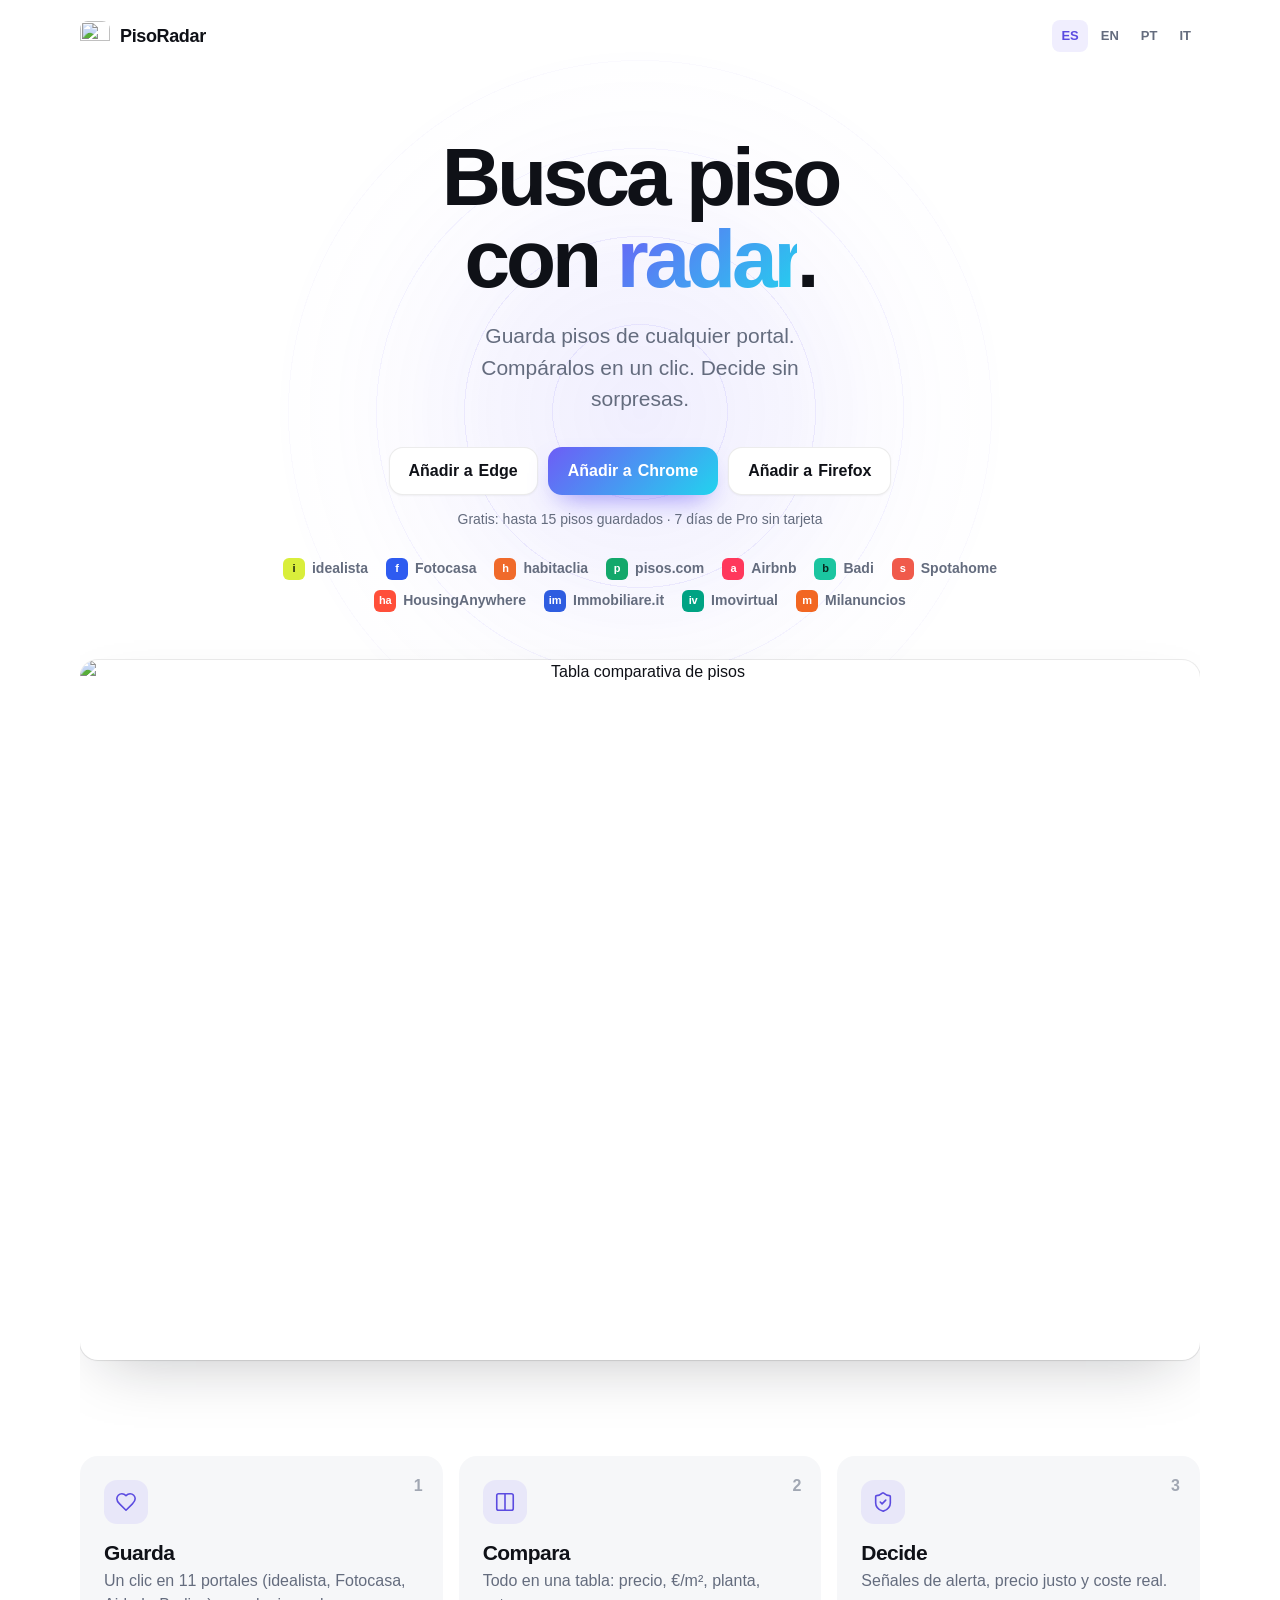
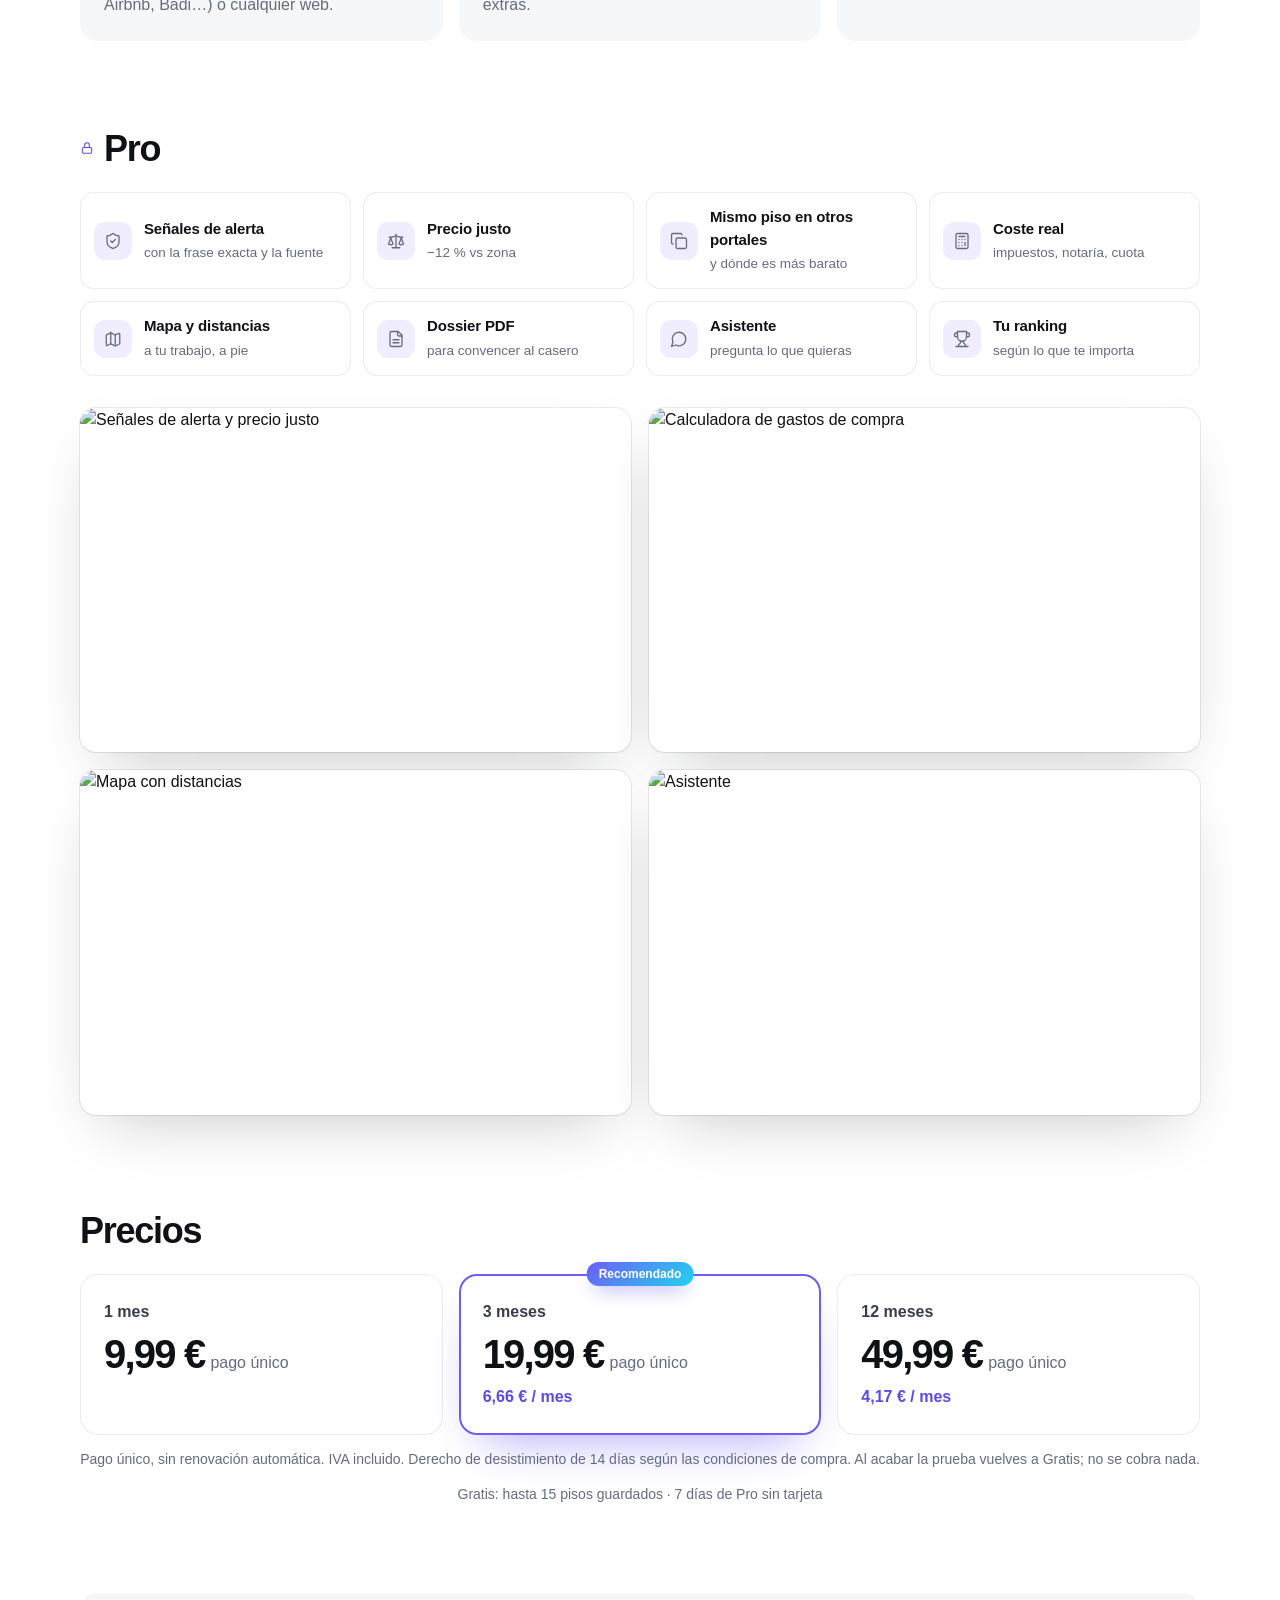
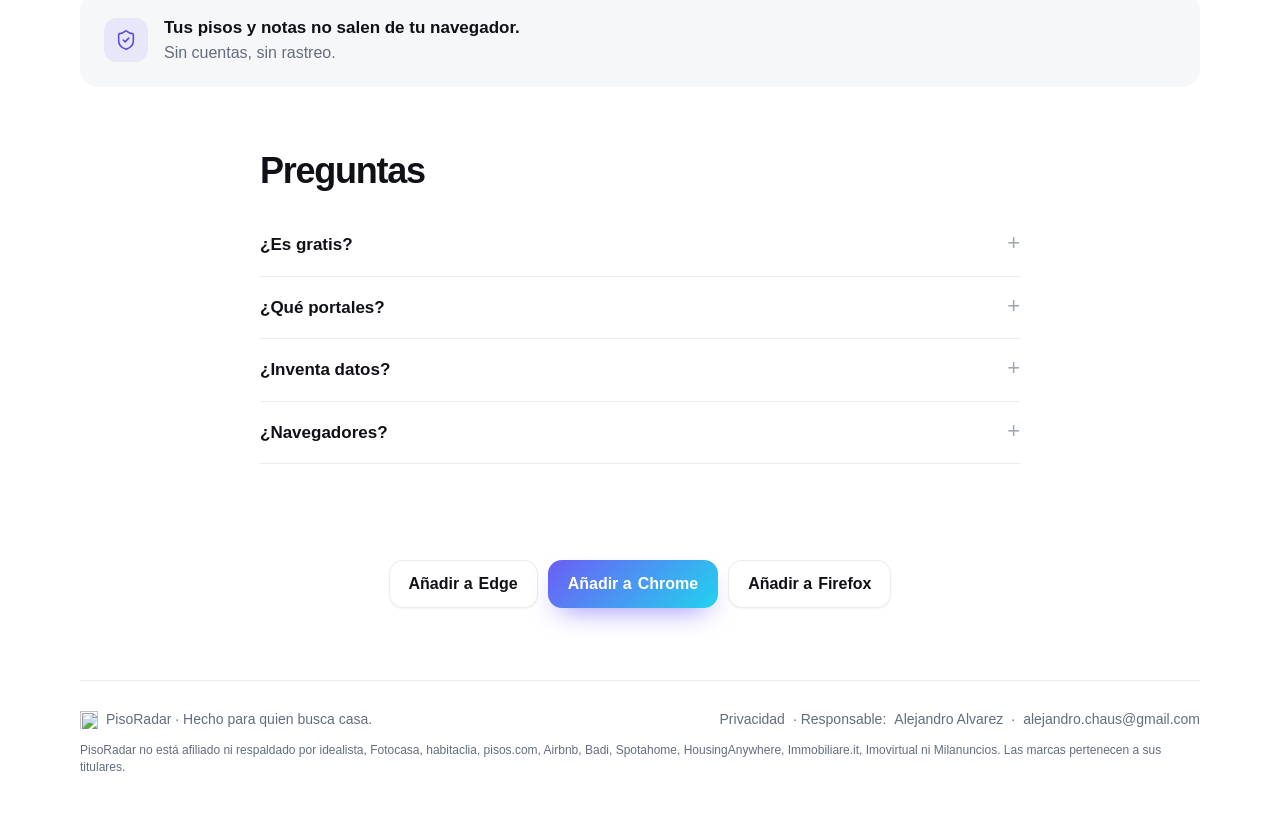
==== index.html @ f7862356 "Add files via upload" ====
<!DOCTYPE html>
<html lang="es">
<head>
<meta charset="utf-8">
<meta name="viewport" content="width=device-width, initial-scale=1">
<title>PisoRadar — Compara pisos y habitaciones de idealista, Fotocasa, Airbnb, Badi y 7 portales más</title>
<meta name="description" content="Extensión para buscar piso (gratis hasta 15 pisos guardados): guarda anuncios de idealista, Fotocasa, habitaclia, pisos.com, Airbnb, Badi y 5 portales más, compáralos en una tabla y señala posibles estafas, precio justo y gastos reales.">
<link rel="canonical" href="https://chausillo.github.io/pisoradar/">
<link rel="alternate" hreflang="es" href="https://chausillo.github.io/pisoradar/">
<link rel="alternate" hreflang="en" href="https://chausillo.github.io/pisoradar/en/">
<link rel="alternate" hreflang="pt" href="https://chausillo.github.io/pisoradar/pt/">
<link rel="alternate" hreflang="it" href="https://chausillo.github.io/pisoradar/it/">
<link rel="alternate" hreflang="x-default" href="https://chausillo.github.io/pisoradar/">
<meta property="og:type" content="website">
<meta property="og:site_name" content="PisoRadar">
<meta property="og:title" content="PisoRadar — Compara pisos y habitaciones de idealista, Fotocasa, Airbnb, Badi y 7 portales más">
<meta property="og:description" content="Extensión para buscar piso (gratis hasta 15 pisos guardados): guarda anuncios de idealista, Fotocasa, habitaclia, pisos.com, Airbnb, Badi y 5 portales más, compáralos en una tabla y señala posibles estafas, precio justo y gastos reales.">
<meta property="og:url" content="https://chausillo.github.io/pisoradar/">
<meta property="og:image" content="https://chausillo.github.io/pisoradar/img/og.png">
<meta property="og:locale" content="es_ES">
<meta property="og:locale:alternate" content="en_GB">
<meta property="og:locale:alternate" content="pt_PT">
<meta property="og:locale:alternate" content="it_IT">
<meta name="twitter:card" content="summary_large_image">
<meta name="theme-color" content="#6D5DF6">
<link rel="icon" type="image/png" href="img/favicon-32.png">
<link rel="stylesheet" href="style.css">
<script type="application/ld+json">{"@context":"https://schema.org","@type":"SoftwareApplication","name":"PisoRadar","applicationCategory":"BrowserApplication","operatingSystem":"Chrome, Microsoft Edge, Firefox","description":"Extensión para buscar piso (gratis hasta 15 pisos guardados): guarda anuncios de idealista, Fotocasa, habitaclia, pisos.com, Airbnb, Badi y 5 portales más, compáralos en una tabla y señala posibles estafas, precio justo y gastos reales.","url":"https://chausillo.github.io/pisoradar/","image":"https://chausillo.github.io/pisoradar/img/og.png","inLanguage":"es","offers":[{"@type":"Offer","price":"0","priceCurrency":"EUR","name":"Free"},{"@type":"Offer","price":"9.99","priceCurrency":"EUR","name":"Pro 1 mes"},{"@type":"Offer","price":"19.99","priceCurrency":"EUR","name":"Pro 3 meses"},{"@type":"Offer","price":"49.99","priceCurrency":"EUR","name":"Pro 12 meses"}]}</script>
</head>
<body>
<header class="nav wrap">
  <a class="brand" href="./"><img src="img/logo.svg" width="30" height="30" alt="">PisoRadar</a>
  <nav class="langs" aria-label="Language"><a href="./" aria-current="page" hreflang="es">ES</a><a href="en/" hreflang="en">EN</a><a href="pt/" hreflang="pt">PT</a><a href="it/" hreflang="it">IT</a></nav>
</header>
<main>
<section class="hero wrap">
  <h1>Busca piso con <em>radar</em>.</h1>
  <p class="sub">Guarda pisos de cualquier portal. Compáralos en un clic. Decide sin sorpresas.</p>
  <div class="stores"><a class="store store-edge" data-store="edge" href="#" rel="noopener" hidden>Añadir a <b>Edge</b></a><a class="store store-chrome" data-store="chrome" href="#" rel="noopener" hidden>Añadir a <b>Chrome</b></a><a class="store store-firefox" data-store="firefox" href="#" rel="noopener" hidden>Añadir a <b>Firefox</b></a></div>
  <p class="free">Gratis: hasta 15 pisos guardados · 7 días de Pro sin tarjeta</p>
  <div class="portals"><span class="pp"><span class="p" style="background:#D9EE3B;color:#1D2410">i</span>idealista</span><span class="pp"><span class="p" style="background:#2E5BF0;color:#fff">f</span>Fotocasa</span><span class="pp"><span class="p" style="background:#F06A2B;color:#fff">h</span>habitaclia</span><span class="pp"><span class="p" style="background:#13A86B;color:#fff">p</span>pisos.com</span><span class="pp"><span class="p" style="background:#FF385C;color:#fff">a</span>Airbnb</span><span class="pp"><span class="p" style="background:#1BC5A0;color:#08291F">b</span>Badi</span><span class="pp"><span class="p" style="background:#F05A4B;color:#fff">s</span>Spotahome</span><span class="pp"><span class="p" style="background:#FF4F3A;color:#fff">ha</span>HousingAnywhere</span><span class="pp"><span class="p" style="background:#2F5DE0;color:#fff">im</span>Immobiliare.it</span><span class="pp"><span class="p" style="background:#00A383;color:#fff">iv</span>Imovirtual</span><span class="pp"><span class="p" style="background:#F26722;color:#fff">m</span>Milanuncios</span></div>
  <figure class="shot hero-shot"><picture><source srcset="img/table-dark.webp" media="(prefers-color-scheme: dark)"><img src="img/table.webp" width="1280" height="800" alt="Tabla comparativa de pisos"></picture></figure>
</section>
<section class="trio wrap"><div class="tile"><span class="n">1</span><span class="ib"><svg width="22" height="22" viewBox="0 0 24 24" fill="none" stroke="currentColor" stroke-width="1.75" stroke-linecap="round" stroke-linejoin="round" aria-hidden="true"><path d="M19 14c1.49-1.46 3-3.21 3-5.5A5.5 5.5 0 0 0 16.5 3c-1.76 0-3 .5-4.5 2-1.5-1.5-2.74-2-4.5-2A5.5 5.5 0 0 0 2 8.5c0 2.3 1.5 4.05 3 5.5l7 7Z"/></svg></span><h2>Guarda</h2><p>Un clic en 11 portales (idealista, Fotocasa, Airbnb, Badi…) o cualquier web.</p></div><div class="tile"><span class="n">2</span><span class="ib"><svg width="22" height="22" viewBox="0 0 24 24" fill="none" stroke="currentColor" stroke-width="1.75" stroke-linecap="round" stroke-linejoin="round" aria-hidden="true"><rect x="3" y="3" width="18" height="18" rx="2"/><path d="M12 3v18"/></svg></span><h2>Compara</h2><p>Todo en una tabla: precio, €/m², planta, extras.</p></div><div class="tile"><span class="n">3</span><span class="ib"><svg width="22" height="22" viewBox="0 0 24 24" fill="none" stroke="currentColor" stroke-width="1.75" stroke-linecap="round" stroke-linejoin="round" aria-hidden="true"><path d="M20 13c0 5-3.5 7.5-7.66 8.95a1 1 0 0 1-.67-.01C7.5 20.5 4 18 4 13V6a1 1 0 0 1 1-1c2 0 4.5-1.2 6.24-2.72a1.17 1.17 0 0 1 1.52 0C14.51 3.81 17 5 19 5a1 1 0 0 1 1 1z"/><path d="m9 12 2 2 4-4"/></svg></span><h2>Decide</h2><p>Señales de alerta, precio justo y coste real.</p></div></section>
<section class="pro wrap">
  <h2 class="eyebrow"><svg width="14" height="14" viewBox="0 0 24 24" fill="none" stroke="currentColor" stroke-width="1.75" stroke-linecap="round" stroke-linejoin="round" aria-hidden="true"><rect x="4" y="11" width="16" height="10" rx="2"/><path d="M8 11V7a4 4 0 0 1 8 0v4"/></svg> Pro</h2>
  <div class="feats"><div class="feat"><span class="ib"><svg width="18" height="18" viewBox="0 0 24 24" fill="none" stroke="currentColor" stroke-width="1.75" stroke-linecap="round" stroke-linejoin="round" aria-hidden="true"><path d="M20 13c0 5-3.5 7.5-7.66 8.95a1 1 0 0 1-.67-.01C7.5 20.5 4 18 4 13V6a1 1 0 0 1 1-1c2 0 4.5-1.2 6.24-2.72a1.17 1.17 0 0 1 1.52 0C14.51 3.81 17 5 19 5a1 1 0 0 1 1 1z"/><path d="m9 12 2 2 4-4"/></svg></span><div><b>Señales de alerta</b><span>con la frase exacta y la fuente</span></div></div><div class="feat"><span class="ib"><svg width="18" height="18" viewBox="0 0 24 24" fill="none" stroke="currentColor" stroke-width="1.75" stroke-linecap="round" stroke-linejoin="round" aria-hidden="true"><path d="m16 16 3-8 3 8c-.87.65-1.92 1-3 1s-2.13-.35-3-1ZM2 16l3-8 3 8c-.87.65-1.92 1-3 1s-2.13-.35-3-1ZM7 21h10M12 3v18M3 7h2c2 0 5-1 7-2 2 1 5 2 7 2h2"/></svg></span><div><b>Precio justo</b><span>−12 % vs zona</span></div></div><div class="feat"><span class="ib"><svg width="18" height="18" viewBox="0 0 24 24" fill="none" stroke="currentColor" stroke-width="1.75" stroke-linecap="round" stroke-linejoin="round" aria-hidden="true"><rect x="8" y="8" width="14" height="14" rx="2"/><path d="M4 16c-1.1 0-2-.9-2-2V4c0-1.1.9-2 2-2h10c1.1 0 2 .9 2 2"/></svg></span><div><b>Mismo piso en otros portales</b><span>y dónde es más barato</span></div></div><div class="feat"><span class="ib"><svg width="18" height="18" viewBox="0 0 24 24" fill="none" stroke="currentColor" stroke-width="1.75" stroke-linecap="round" stroke-linejoin="round" aria-hidden="true"><rect x="4" y="2" width="16" height="20" rx="2"/><path d="M8 6h8M16 14v4M8 10h.01M12 10h.01M16 10h.01M8 14h.01M12 14h.01M8 18h.01M12 18h.01"/></svg></span><div><b>Coste real</b><span>impuestos, notaría, cuota</span></div></div><div class="feat"><span class="ib"><svg width="18" height="18" viewBox="0 0 24 24" fill="none" stroke="currentColor" stroke-width="1.75" stroke-linecap="round" stroke-linejoin="round" aria-hidden="true"><path d="M14.1 6.3A2 2 0 0 0 15.9 6.3l3.7-1.8A1 1 0 0 1 21 5.4v12.4a1 1 0 0 1-.55.9l-4.55 2.3a2 2 0 0 1-1.8 0l-4.2-2.1a2 2 0 0 0-1.8 0l-3.7 1.8A1 1 0 0 1 3 19.8V7.4a1 1 0 0 1 .55-.9l4.55-2.3a2 2 0 0 1 1.8 0zM15 6v15M9 3v15"/></svg></span><div><b>Mapa y distancias</b><span>a tu trabajo, a pie</span></div></div><div class="feat"><span class="ib"><svg width="18" height="18" viewBox="0 0 24 24" fill="none" stroke="currentColor" stroke-width="1.75" stroke-linecap="round" stroke-linejoin="round" aria-hidden="true"><path d="M15 2H6a2 2 0 0 0-2 2v16a2 2 0 0 0 2 2h12a2 2 0 0 0 2-2V7Z"/><path d="M14 2v4a2 2 0 0 0 2 2h4M16 13H8M16 17H8"/></svg></span><div><b>Dossier PDF</b><span>para convencer al casero</span></div></div><div class="feat"><span class="ib"><svg width="18" height="18" viewBox="0 0 24 24" fill="none" stroke="currentColor" stroke-width="1.75" stroke-linecap="round" stroke-linejoin="round" aria-hidden="true"><path d="M7.9 20A9 9 0 1 0 4 16.1L2 22Z"/></svg></span><div><b>Asistente</b><span>pregunta lo que quieras</span></div></div><div class="feat"><span class="ib"><svg width="18" height="18" viewBox="0 0 24 24" fill="none" stroke="currentColor" stroke-width="1.75" stroke-linecap="round" stroke-linejoin="round" aria-hidden="true"><path d="M6 9H4.5a2.5 2.5 0 0 1 0-5H6M18 9h1.5a2.5 2.5 0 0 0 0-5H18M4 22h16M10 14.66V17c0 .55-.47.98-.97 1.21C7.85 18.75 7 20.24 7 22M14 14.66V17c0 .55.47.98.97 1.21C16.15 18.75 17 20.24 17 22M18 2H6v7a6 6 0 0 0 12 0Z"/></svg></span><div><b>Tu ranking</b><span>según lo que te importa</span></div></div></div>
  <div class="gallery"><figure class="shot"><img src="img/insights.webp" width="1280" height="800" loading="lazy" alt="Señales de alerta y precio justo"></figure><figure class="shot"><img src="img/calc.webp" width="1280" height="800" loading="lazy" alt="Calculadora de gastos de compra"></figure><figure class="shot"><img src="img/map.webp" width="1280" height="800" loading="lazy" alt="Mapa con distancias"></figure><figure class="shot"><img src="img/assistant.webp" width="1280" height="800" loading="lazy" alt="Asistente"></figure></div>
</section>
<section class="pricing wrap" id="pricing">
  <h2 class="eyebrow">Precios</h2>
  <div class="plans"><div class="plan"><span class="nm">1 mes</span><div class="pr"><b>9,99 €</b><span>pago único</span></div><span class="pm"></span></div><div class="plan featured"><span class="ribbon">Recomendado</span><span class="nm">3 meses</span><div class="pr"><b>19,99 €</b><span>pago único</span></div><span class="pm">6,66 € / mes</span></div><div class="plan"><span class="nm">12 meses</span><div class="pr"><b>49,99 €</b><span>pago único</span></div><span class="pm">4,17 € / mes</span></div></div>
  <p class="free">Pago único, sin renovación automática. IVA incluido. Derecho de desistimiento de 14 días según las <a href="https://polar.sh/legal/checkout-buyer-terms" rel="noopener">condiciones de compra</a>. Al acabar la prueba vuelves a Gratis; no se cobra nada.</p>
  <p class="free">Gratis: hasta 15 pisos guardados · 7 días de Pro sin tarjeta</p>
</section>
<section class="privacy wrap"><span class="ib"><svg width="22" height="22" viewBox="0 0 24 24" fill="none" stroke="currentColor" stroke-width="1.75" stroke-linecap="round" stroke-linejoin="round" aria-hidden="true"><path d="M20 13c0 5-3.5 7.5-7.66 8.95a1 1 0 0 1-.67-.01C7.5 20.5 4 18 4 13V6a1 1 0 0 1 1-1c2 0 4.5-1.2 6.24-2.72a1.17 1.17 0 0 1 1.52 0C14.51 3.81 17 5 19 5a1 1 0 0 1 1 1z"/><path d="m9 12 2 2 4-4"/></svg></span><div><b>Tus pisos y notas no salen de tu navegador.</b><span>Sin cuentas, sin rastreo.</span></div></section>
<section class="faq wrap">
  <h2 class="eyebrow">Preguntas</h2>
  <details><summary>¿Es gratis?</summary><p>Sí: guardar (hasta 15 pisos), comparar, notas y exportar son gratis para siempre. Pro añade pisos ilimitados, análisis y herramientas.</p></details>
  <details><summary>¿Qué portales?</summary><p>idealista (España, Portugal, Italia), Fotocasa, habitaclia, pisos.com, Airbnb, Badi, Spotahome, HousingAnywhere, Immobiliare.it, Imovirtual y Milanuncios. Y cualquier web desde el icono.</p></details>
  <details><summary>¿Inventa datos?</summary><p>Nunca. Solo muestra lo que dice el anuncio; impuestos y leyes con enlace oficial y fecha.</p></details>
  <details><summary>¿Navegadores?</summary><p>Chrome, Edge y Firefox.</p></details>
</section>
<section class="final wrap"><div class="stores"><a class="store store-edge" data-store="edge" href="#" rel="noopener" hidden>Añadir a <b>Edge</b></a><a class="store store-chrome" data-store="chrome" href="#" rel="noopener" hidden>Añadir a <b>Chrome</b></a><a class="store store-firefox" data-store="firefox" href="#" rel="noopener" hidden>Añadir a <b>Firefox</b></a></div></section>
</main>
<footer class="wrap foot"><span><img src="img/logo.svg" width="18" height="18" alt=""> PisoRadar · Hecho para quien busca casa.</span><span class="foot-links"><a href="privacidad.html">Privacidad</a> · Responsable: <span data-owner>Alejandro Alvarez</span> · <a data-mail href="mailto:alejandro.chaus@gmail.com">alejandro.chaus@gmail.com</a></span><small class="noaff">PisoRadar no está afiliado ni respaldado por idealista, Fotocasa, habitaclia, pisos.com, Airbnb, Badi, Spotahome, HousingAnywhere, Immobiliare.it, Imovirtual ni Milanuncios. Las marcas pertenecen a sus titulares.</small></footer>
<script>
fetch('site.config.json', { cache: 'no-store' }).then((r) => r.json()).then((c) => {
  if (c.ownerName) document.querySelectorAll('[data-owner]').forEach((e) => { e.textContent = c.ownerName; });
  if (/^[^\s@'"<>]+@[^\s@'"<>]+\.[a-z]{2,}$/i.test(c.contactEmail || '')) document.querySelectorAll('a[data-mail]').forEach((a) => { a.href = 'mailto:' + c.contactEmail; a.textContent = c.contactEmail; });
  document.querySelectorAll('a[data-store]').forEach((a) => {
    const u = (c.stores || {})[a.dataset.store];
    const ok = /^https:///.test(u || '') && !/PEGA_AQUI|_ITEM_ID/.test(u);
    if (ok) a.href = u;
    a.hidden = !ok;
  });
}).catch(() => {});
</script>
</body>
</html>
---- style.css ----
/* PisoRadar landing — one file, no external fonts or scripts */
:root {
  color-scheme: light dark;
  --bg: #fff; --surface: #F6F7F9; --card: #fff; --text: #0F1117; --text-2: #383E4B; --muted: #646C7E; --faint: #A1A7B3;
  --line: rgba(17, 19, 24, .08); --accent: #6D5DF6; --accent-ink: #5B4BE0; --accent-soft: rgba(109, 93, 246, .1);
  --grad: linear-gradient(135deg, #6D5DF6 0%, #22D3EE 100%);
  --shadow: 0 1px 2px rgba(16, 18, 27, .04), 0 24px 60px -24px rgba(16, 18, 27, .25);
  --font: ui-sans-serif, -apple-system, BlinkMacSystemFont, "Segoe UI Variable Text", "Segoe UI", Roboto, Inter, "Helvetica Neue", Arial, sans-serif;
  --display: ui-sans-serif, -apple-system, BlinkMacSystemFont, "SF Pro Display", "Segoe UI Variable Display", "Segoe UI", "Inter Display", Inter, Roboto, sans-serif;
}
@media (prefers-color-scheme: dark) {
  :root { --bg: #0B0D12; --surface: #12151C; --card: #12151C; --text: #E8EAED; --text-2: #C4C9D2; --muted: #8A93A6; --faint: #5D6578;
    --line: rgba(255, 255, 255, .08); --accent-ink: #A498FF; --accent-soft: rgba(124, 108, 255, .14); --shadow: 0 24px 60px -24px rgba(0, 0, 0, .8); }
}
* { box-sizing: border-box; }
html { scroll-behavior: smooth; overflow-x: clip; }
body { margin: 0; overflow-x: clip; background: var(--bg); color: var(--text); font: 16px/1.5 var(--font); -webkit-font-smoothing: antialiased; }
a { color: inherit; text-decoration: none; }
img { display: block; max-width: 100%; height: auto; }
.wrap { width: min(1120px, calc(100% - 40px)); margin: 0 auto; }
.nav { display: flex; align-items: center; justify-content: space-between; height: 72px; }
.brand { display: flex; align-items: center; gap: 10px; font-weight: 700; letter-spacing: -.02em; font-size: 18px; }
.brand img { border-radius: 8px; }
.langs { display: flex; gap: 4px; }
.langs a { padding: 6px 9px; border-radius: 8px; font-size: 13px; font-weight: 600; color: var(--muted); }
.langs a:hover { background: var(--surface); color: var(--text); }
.langs a[aria-current="page"] { color: var(--accent-ink); background: var(--accent-soft); }
.hero { position: relative; isolation: isolate; text-align: center; padding: 64px 0 24px; overflow-x: clip; overflow-clip-margin: 0; }
.hero::before {
  content: ""; position: absolute; z-index: -1; left: 50%; top: -260px; width: 1200px; height: 1200px; transform: translateX(-50%); border-radius: 50%;
  background: repeating-radial-gradient(circle, transparent 0 87px, rgba(109, 93, 246, .10) 87px 88px), radial-gradient(circle, rgba(109, 93, 246, .10), transparent 45%);
  -webkit-mask: radial-gradient(circle, #000 18%, transparent 52%); mask: radial-gradient(circle, #000 18%, transparent 52%);
}
h1 { margin: 0 auto; max-width: 13ch; font: 800 clamp(42px, 7.4vw, 82px)/1 var(--display); letter-spacing: -.05em; text-wrap: balance; }
h1 em { font-style: normal; background: var(--grad); -webkit-background-clip: text; background-clip: text; color: transparent; }
.sub { margin: 20px auto 0; max-width: 34ch; font-size: clamp(17px, 2.2vw, 21px); color: var(--muted); }
.stores { display: flex; flex-wrap: wrap; justify-content: center; gap: 10px; margin-top: 32px; }
.store { display: inline-flex; align-items: center; gap: 6px; height: 48px; padding: 0 20px; border-radius: 14px; font-weight: 550; box-shadow: inset 0 0 0 1px var(--line), 0 1px 2px rgba(0, 0, 0, .05); background: var(--card); transition: transform .15s, box-shadow .15s; }
.store:hover { transform: translateY(-1px); box-shadow: inset 0 0 0 1px var(--accent), 0 8px 20px -10px rgba(109, 93, 246, .5); }
.store-chrome { background: var(--grad); color: #fff; box-shadow: 0 12px 28px -12px rgba(109, 93, 246, .8); }
.store b { font-weight: 750; }
.free { margin: 14px 0 0; color: var(--muted); font-size: 14px; text-align: center; }
.portals { display: flex; flex-wrap: wrap; justify-content: center; align-items: center; gap: 8px 6px; margin-top: 28px; color: var(--muted); font-weight: 600; font-size: 14px; }
.portals { max-width: 760px; margin-left: auto; margin-right: auto; gap: 10px 18px; }
.pp { display: inline-flex; align-items: center; gap: 7px; white-space: nowrap; }
.p { display: inline-grid; place-items: center; min-width: 22px; height: 22px; padding: 0 4px; border-radius: 6px; font-size: 11px; font-weight: 800; letter-spacing: -.02em; }
.p-i { background: #D9EE3B; color: #1D2410; } .p-f { background: #2E5BF0; color: #fff; } .p-h { background: #F06A2B; color: #fff; } .p-p { background: #13A86B; color: #fff; }
.shot { margin: 0; border-radius: 16px; overflow: hidden; box-shadow: 0 0 0 1px var(--line), var(--shadow); background: var(--card); }
.hero-shot { margin-top: 48px; border-radius: 18px; }
.trio { display: grid; grid-template-columns: repeat(3, 1fr); gap: 16px; padding: 72px 0 24px; }
.tile { position: relative; padding: 24px; border-radius: 18px; background: var(--surface); }
.tile .n { position: absolute; right: 20px; top: 18px; color: var(--faint); font-weight: 700; font-variant-numeric: tabular-nums; }
.ib { width: 44px; height: 44px; border-radius: 13px; display: grid; place-items: center; background: var(--accent-soft); color: var(--accent-ink); flex: none; }
.tile h2 { margin: 16px 0 4px; font: 750 21px/1.2 var(--display); letter-spacing: -.025em; }
.tile p { margin: 0; color: var(--muted); }
.eyebrow { display: flex; align-items: center; gap: 10px; margin: 0 0 24px; font: 780 clamp(26px, 3.2vw, 36px)/1.1 var(--display); letter-spacing: -.035em; color: var(--text); }
.eyebrow svg { color: var(--accent-ink); }
.pro { padding: 64px 0 24px; }
.feats { display: grid; grid-template-columns: repeat(4, 1fr); gap: 12px; }
.feat { display: flex; gap: 12px; align-items: center; padding: 14px; border-radius: 14px; box-shadow: inset 0 0 0 1px var(--line); }
.feat .ib { width: 38px; height: 38px; border-radius: 11px; }
.feat b { display: block; font-size: 15px; letter-spacing: -.01em; }
.feat span { color: var(--muted); font-size: 13.5px; }
.gallery { display: grid; grid-template-columns: repeat(2, 1fr); gap: 18px; margin-top: 32px; }
.pricing { padding: 72px 0 24px; }
.plans { display: grid; grid-template-columns: repeat(3, 1fr); gap: 16px; }
.plan { position: relative; display: flex; flex-direction: column; gap: 10px; padding: 26px 24px; border-radius: 18px; box-shadow: inset 0 0 0 1px var(--line); background: var(--card); }
.plan.featured { box-shadow: inset 0 0 0 2px var(--accent), 0 24px 50px -24px rgba(109, 93, 246, .6); }
.ribbon { position: absolute; top: -12px; left: 50%; transform: translateX(-50%); padding: 3px 12px; border-radius: 12px; background: var(--grad); color: #fff; font-size: 12px; font-weight: 700; white-space: nowrap; box-shadow: 0 8px 20px -8px rgba(109, 93, 246, .8); }
.plan .nm { font-weight: 650; color: var(--text-2); }
.plan .pr { display: flex; align-items: baseline; gap: 6px; }
.plan .pr b { font: 800 40px/1 var(--display); letter-spacing: -.045em; font-variant-numeric: tabular-nums; }
.plan .pr span, .plan .pm { color: var(--muted); }
.plan .pm { min-height: 24px; font-weight: 600; color: var(--accent-ink); }
.privacy { display: flex; align-items: center; gap: 16px; margin-top: 64px; padding: 22px 24px; border-radius: 18px; background: var(--surface); }
.privacy b { display: block; font-size: 17px; }
.privacy span:not(.ib) { color: var(--muted); }
.faq { padding: 64px 0 24px; max-width: 760px; }
.faq details { border-bottom: 1px solid var(--line); }
.faq summary { cursor: pointer; list-style: none; padding: 18px 0; font-weight: 650; font-size: 17px; display: flex; justify-content: space-between; }
.faq summary::after { content: "+"; color: var(--faint); font-weight: 400; font-size: 22px; line-height: 1; }
.faq details[open] summary::after { content: "–"; }
.faq summary::-webkit-details-marker { display: none; }
.faq p { margin: -6px 0 18px; color: var(--muted); }
.final { padding: 40px 0 72px; }
.foot { display: flex; justify-content: space-between; flex-wrap: wrap; gap: 12px; padding: 28px 0 40px; border-top: 1px solid var(--line); color: var(--muted); font-size: 14px; }
.foot span { display: inline-flex; align-items: center; gap: 8px; flex-wrap: wrap; min-width: 0; max-width: 100%; }
a:focus-visible, summary:focus-visible { outline: 2px solid var(--accent); outline-offset: 3px; border-radius: 8px; }
@media (max-width: 860px) {
  .trio, .plans, .gallery { grid-template-columns: 1fr; }
  .feats { grid-template-columns: 1fr 1fr; }
}
@media (max-width: 520px) { .feats { grid-template-columns: 1fr; } .nav { height: 60px; } }
@media (prefers-reduced-motion: reduce) { * { transition: none !important; scroll-behavior: auto !important; } }
.gallery .shot img { width: 100%; aspect-ratio: 16 / 10; object-fit: cover; object-position: top left; }
.foot-links a { color: inherit; }
.legal { max-width: 760px; padding-top: 40px; padding-bottom: 60px; line-height: 1.6; }
.legal h1 { font-size: 26px; margin: 0 0 8px; }
.legal code { font-size: .9em; }
.foot .noaff { flex-basis: 100%; font-size: 12px; color: var(--muted, #6b7280); line-height: 1.4; }
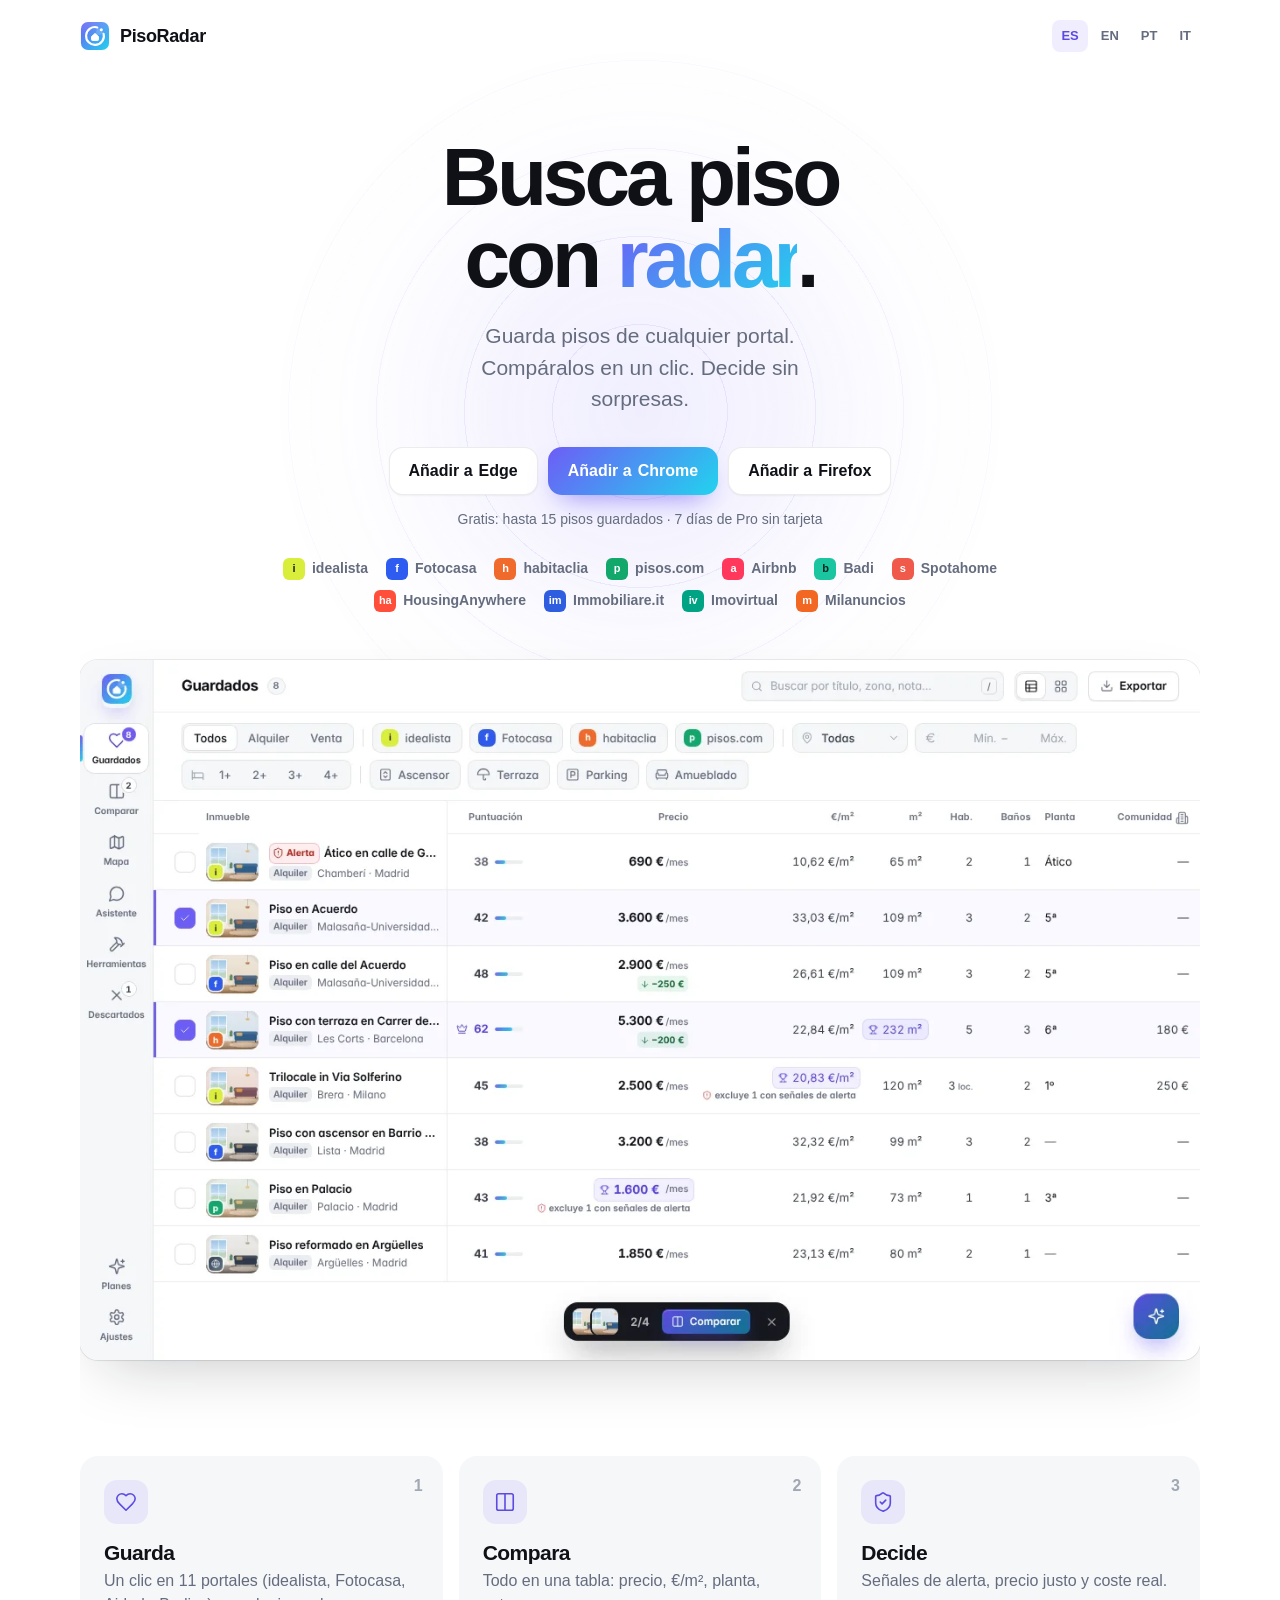
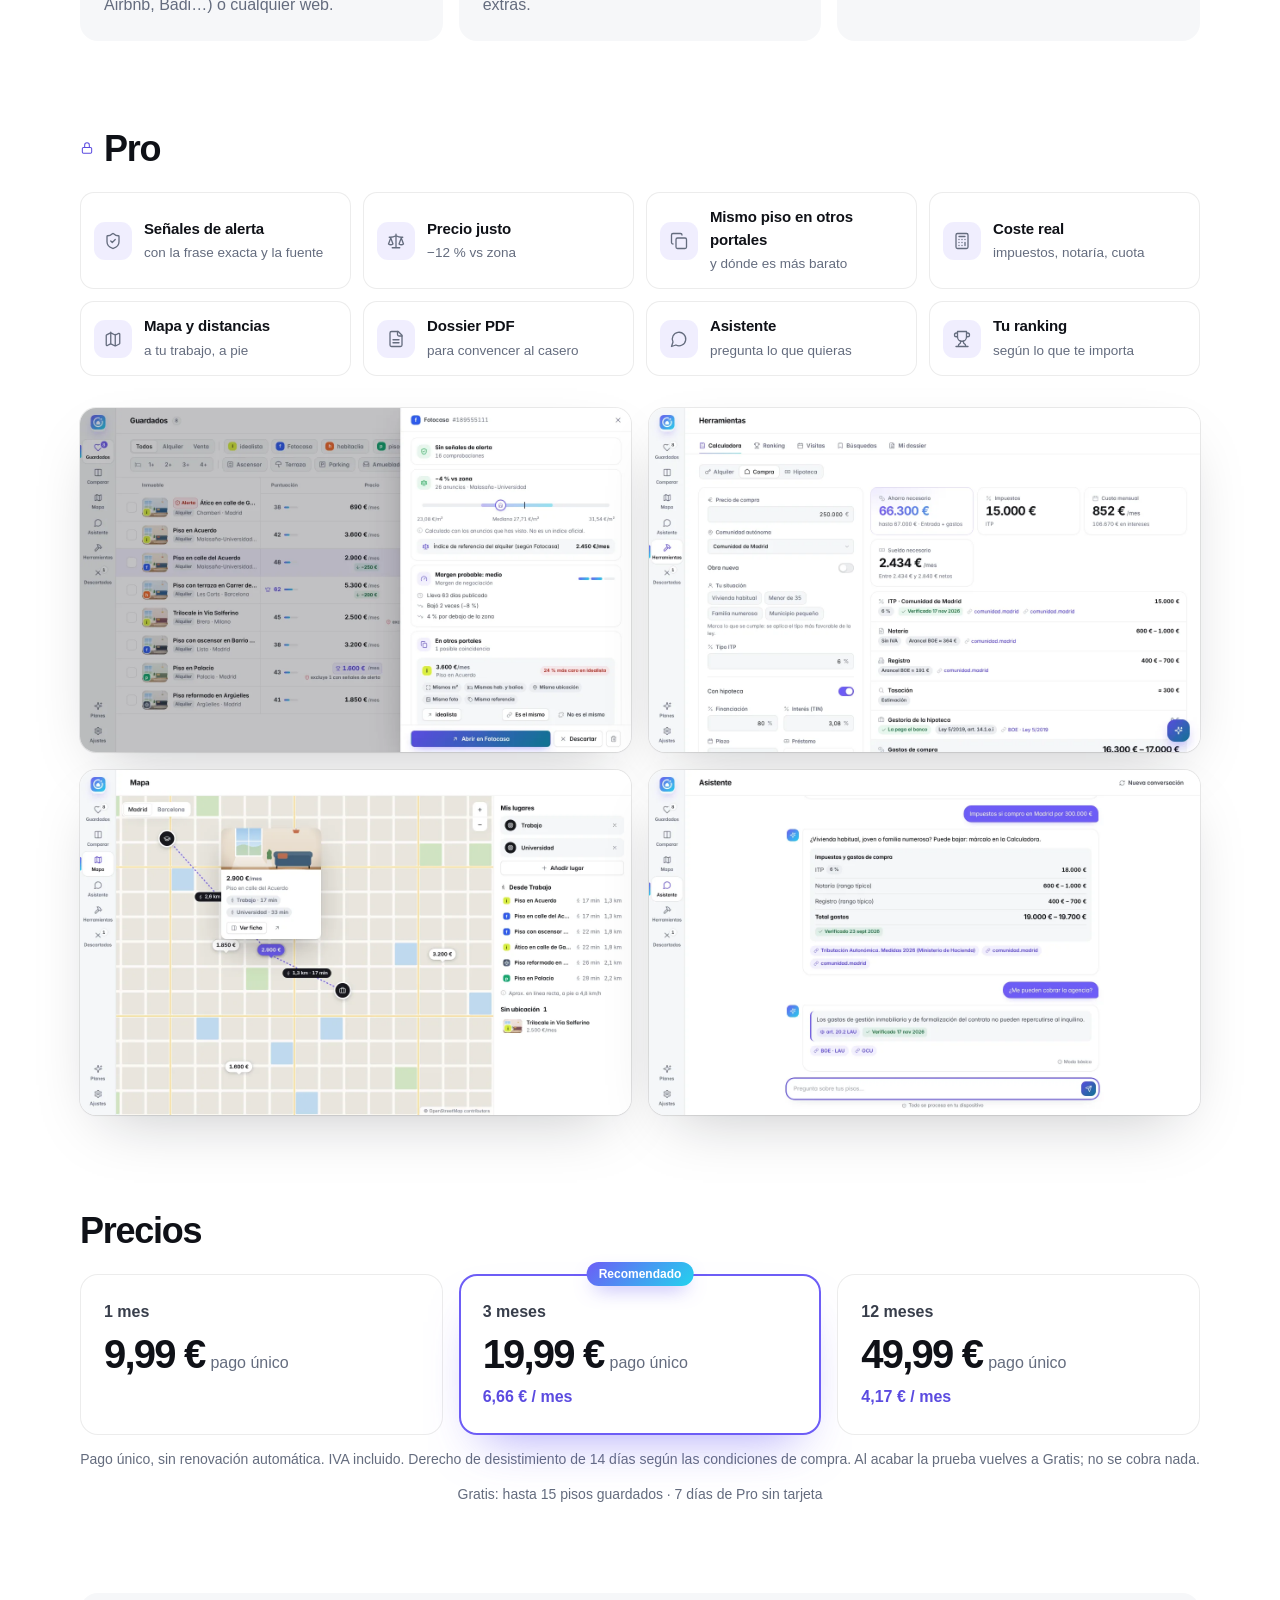
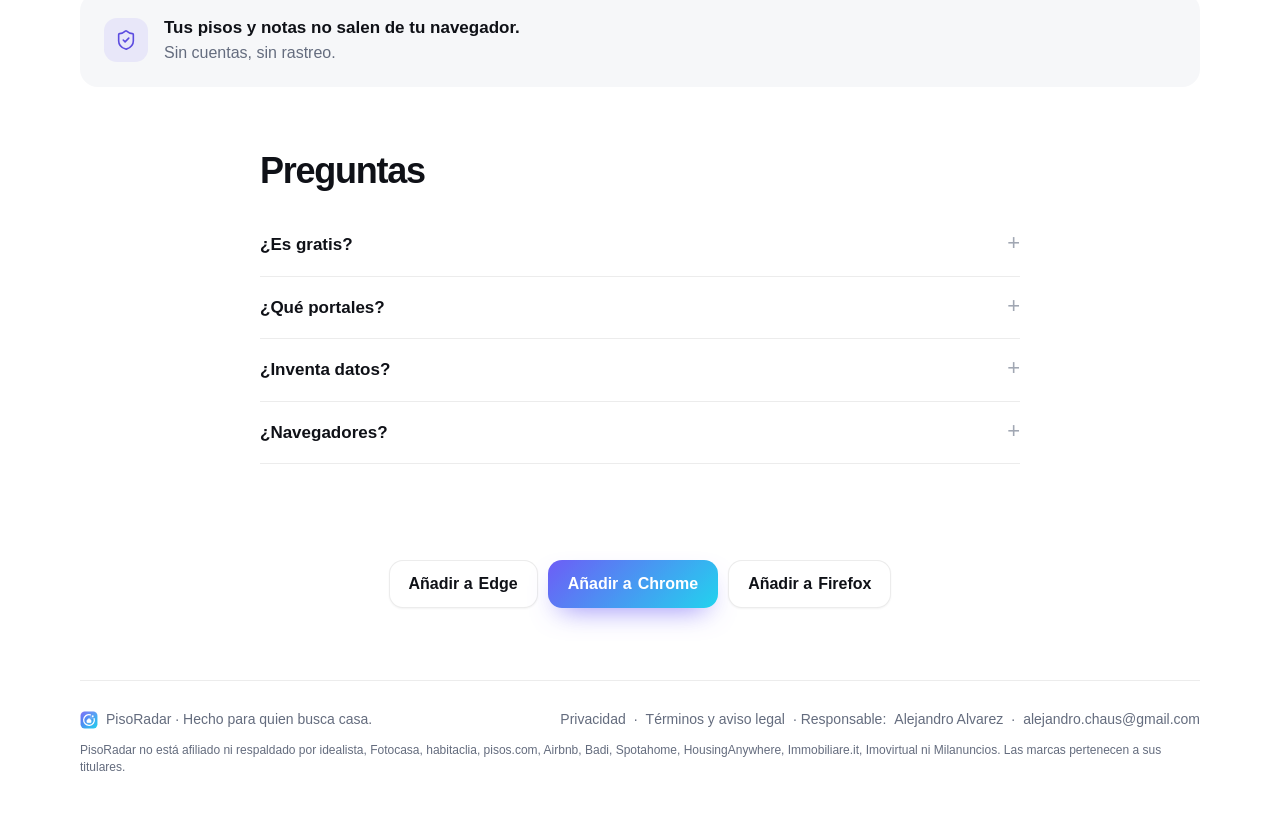
==== commit 5e2a78fa: "Add files via upload" ====
--- a/index.html
+++ b/index.html
@@ -36,7 +36,7 @@
 <section class="hero wrap">
   <h1>Busca piso con <em>radar</em>.</h1>
   <p class="sub">Guarda pisos de cualquier portal. Compáralos en un clic. Decide sin sorpresas.</p>
-  <div class="stores"><a class="store store-edge" data-store="edge" href="#" rel="noopener" hidden>Añadir a <b>Edge</b></a><a class="store store-chrome" data-store="chrome" href="#" rel="noopener" hidden>Añadir a <b>Chrome</b></a><a class="store store-firefox" data-store="firefox" href="#" rel="noopener" hidden>Añadir a <b>Firefox</b></a></div>
+  <div class="stores"><a class="store store-edge" data-store="edge" href="https://microsoftedge.microsoft.com/addons/detail/faodnlojnknncdpicndgdkpddcffmjge" rel="noopener">Añadir a <b>Edge</b></a><a class="store store-chrome" data-store="chrome" href="#" rel="noopener" hidden>Añadir a <b>Chrome</b></a><a class="store store-firefox" data-store="firefox" href="#" rel="noopener" hidden>Añadir a <b>Firefox</b></a></div>
   <p class="free">Gratis: hasta 15 pisos guardados · 7 días de Pro sin tarjeta</p>
   <div class="portals"><span class="pp"><span class="p" style="background:#D9EE3B;color:#1D2410">i</span>idealista</span><span class="pp"><span class="p" style="background:#2E5BF0;color:#fff">f</span>Fotocasa</span><span class="pp"><span class="p" style="background:#F06A2B;color:#fff">h</span>habitaclia</span><span class="pp"><span class="p" style="background:#13A86B;color:#fff">p</span>pisos.com</span><span class="pp"><span class="p" style="background:#FF385C;color:#fff">a</span>Airbnb</span><span class="pp"><span class="p" style="background:#1BC5A0;color:#08291F">b</span>Badi</span><span class="pp"><span class="p" style="background:#F05A4B;color:#fff">s</span>Spotahome</span><span class="pp"><span class="p" style="background:#FF4F3A;color:#fff">ha</span>HousingAnywhere</span><span class="pp"><span class="p" style="background:#2F5DE0;color:#fff">im</span>Immobiliare.it</span><span class="pp"><span class="p" style="background:#00A383;color:#fff">iv</span>Imovirtual</span><span class="pp"><span class="p" style="background:#F26722;color:#fff">m</span>Milanuncios</span></div>
   <figure class="shot hero-shot"><picture><source srcset="img/table-dark.webp" media="(prefers-color-scheme: dark)"><img src="img/table.webp" width="1280" height="800" alt="Tabla comparativa de pisos"></picture></figure>
@@ -61,9 +61,9 @@
   <details><summary>¿Inventa datos?</summary><p>Nunca. Solo muestra lo que dice el anuncio; impuestos y leyes con enlace oficial y fecha.</p></details>
   <details><summary>¿Navegadores?</summary><p>Chrome, Edge y Firefox.</p></details>
 </section>
-<section class="final wrap"><div class="stores"><a class="store store-edge" data-store="edge" href="#" rel="noopener" hidden>Añadir a <b>Edge</b></a><a class="store store-chrome" data-store="chrome" href="#" rel="noopener" hidden>Añadir a <b>Chrome</b></a><a class="store store-firefox" data-store="firefox" href="#" rel="noopener" hidden>Añadir a <b>Firefox</b></a></div></section>
+<section class="final wrap"><div class="stores"><a class="store store-edge" data-store="edge" href="https://microsoftedge.microsoft.com/addons/detail/faodnlojnknncdpicndgdkpddcffmjge" rel="noopener">Añadir a <b>Edge</b></a><a class="store store-chrome" data-store="chrome" href="#" rel="noopener" hidden>Añadir a <b>Chrome</b></a><a class="store store-firefox" data-store="firefox" href="#" rel="noopener" hidden>Añadir a <b>Firefox</b></a></div></section>
 </main>
-<footer class="wrap foot"><span><img src="img/logo.svg" width="18" height="18" alt=""> PisoRadar · Hecho para quien busca casa.</span><span class="foot-links"><a href="privacidad.html">Privacidad</a> · Responsable: <span data-owner>Alejandro Alvarez</span> · <a data-mail href="mailto:alejandro.chaus@gmail.com">alejandro.chaus@gmail.com</a></span><small class="noaff">PisoRadar no está afiliado ni respaldado por idealista, Fotocasa, habitaclia, pisos.com, Airbnb, Badi, Spotahome, HousingAnywhere, Immobiliare.it, Imovirtual ni Milanuncios. Las marcas pertenecen a sus titulares.</small></footer>
+<footer class="wrap foot"><span><img src="img/logo.svg" width="18" height="18" alt=""> PisoRadar · Hecho para quien busca casa.</span><span class="foot-links"><a href="privacidad.html">Privacidad</a> · <a href="terminos.html">Términos y aviso legal</a> · Responsable: <span data-owner>Alejandro Alvarez</span> · <a data-mail href="mailto:alejandro.chaus@gmail.com">alejandro.chaus@gmail.com</a></span><small class="noaff">PisoRadar no está afiliado ni respaldado por idealista, Fotocasa, habitaclia, pisos.com, Airbnb, Badi, Spotahome, HousingAnywhere, Immobiliare.it, Imovirtual ni Milanuncios. Las marcas pertenecen a sus titulares.</small></footer>
 <script>
 fetch('site.config.json', { cache: 'no-store' }).then((r) => r.json()).then((c) => {
   if (c.ownerName) document.querySelectorAll('[data-owner]').forEach((e) => { e.textContent = c.ownerName; });
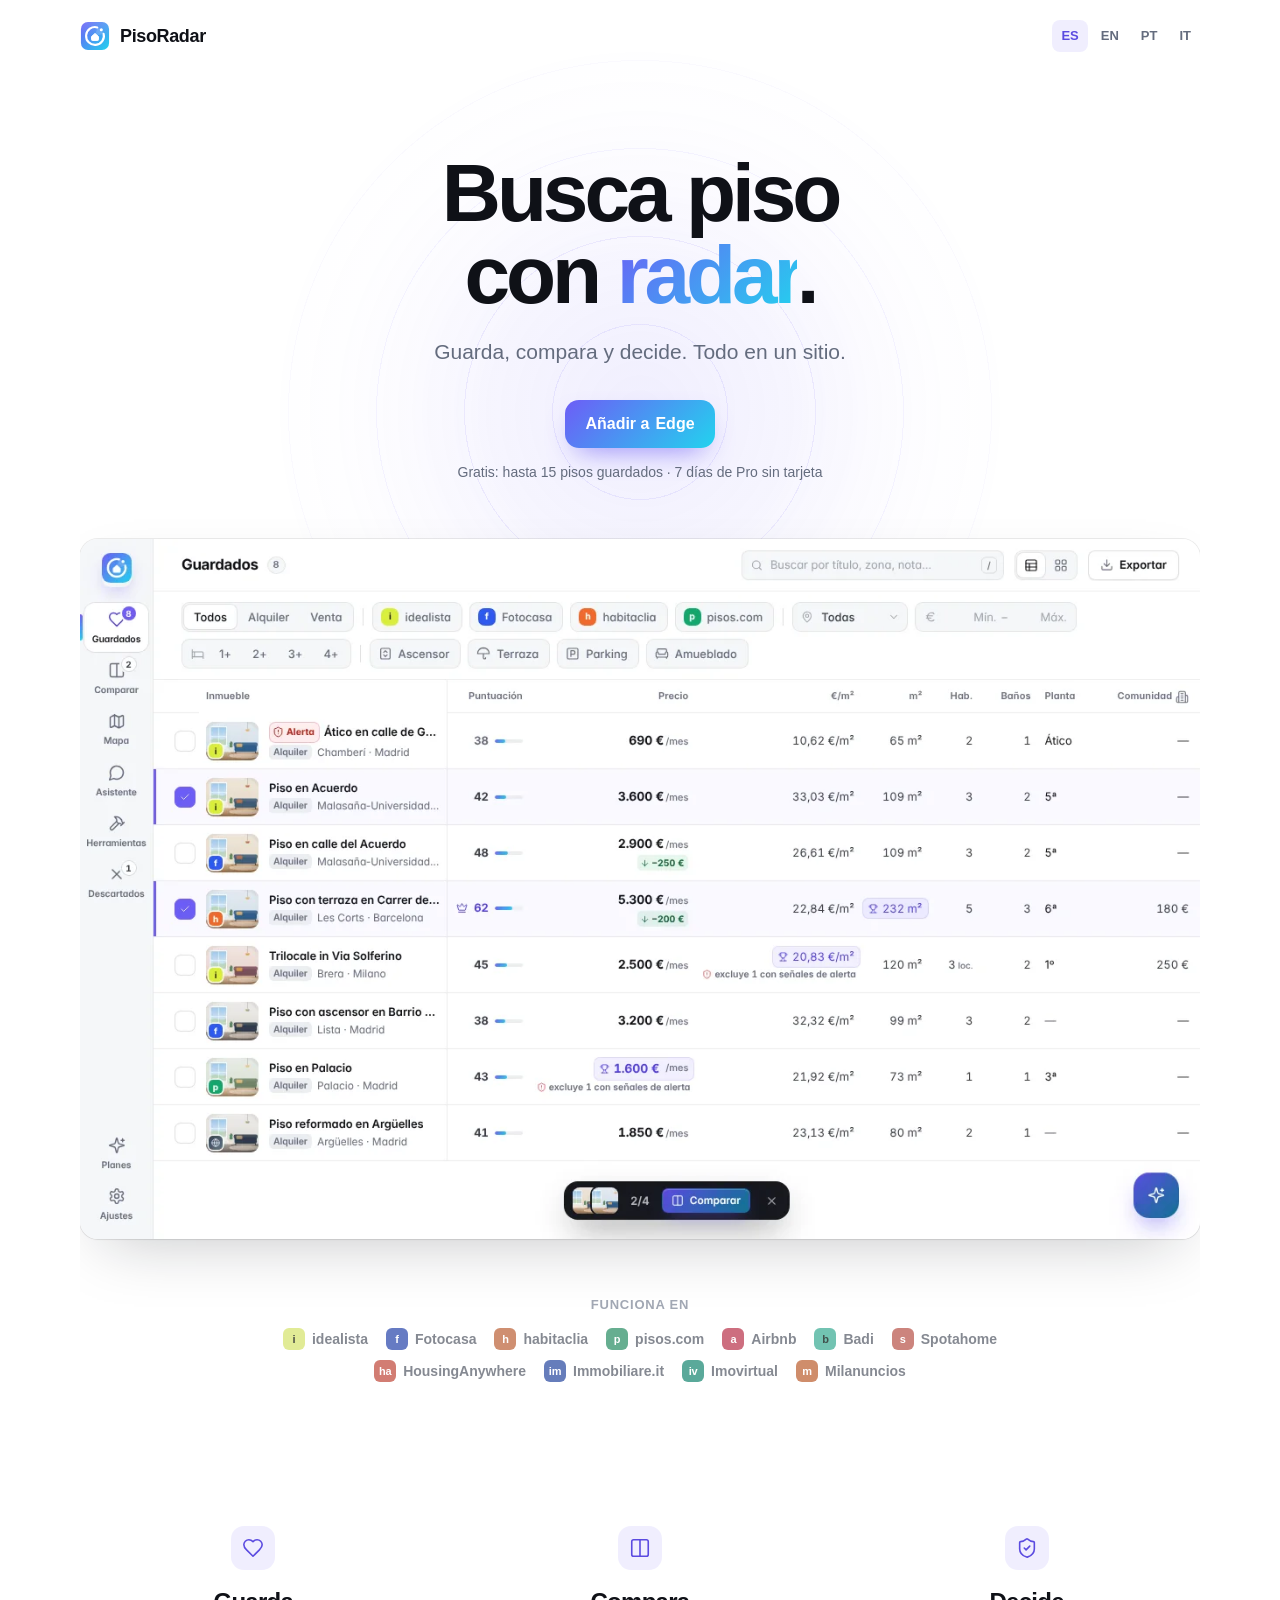
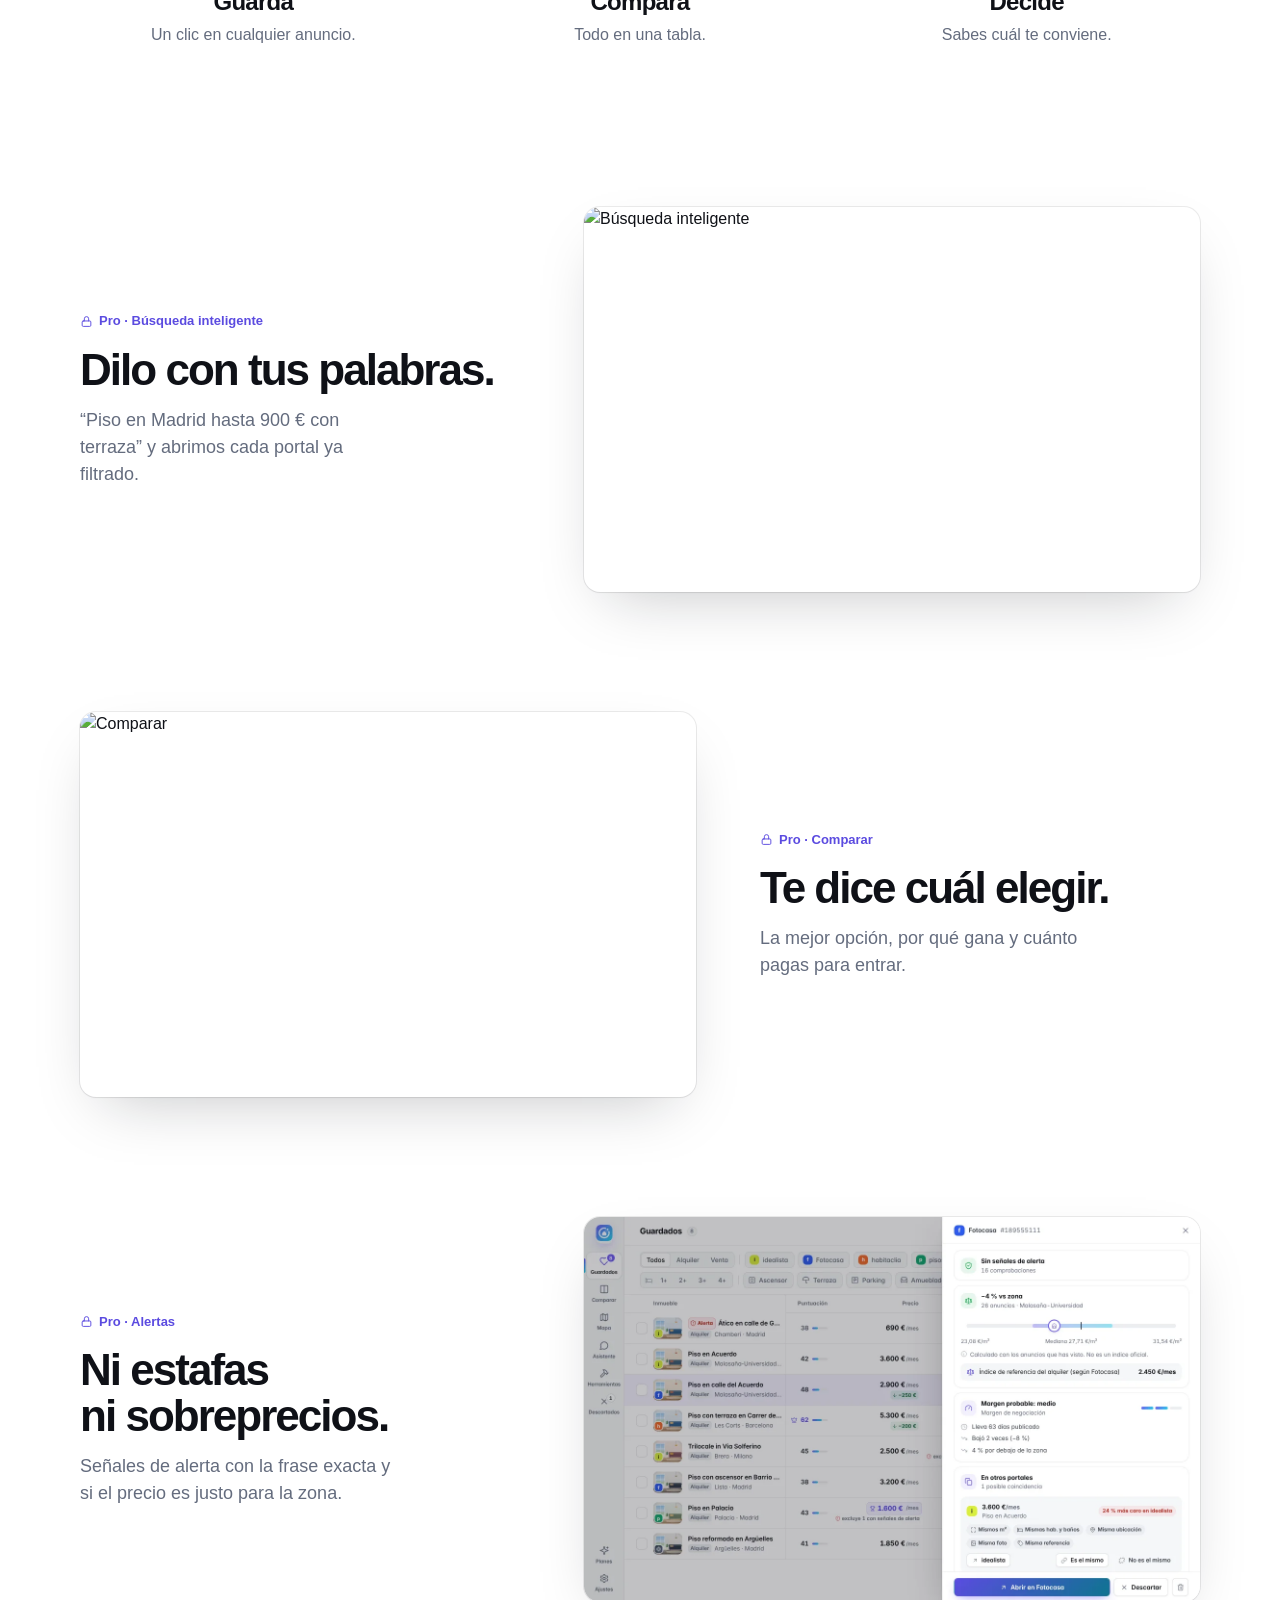
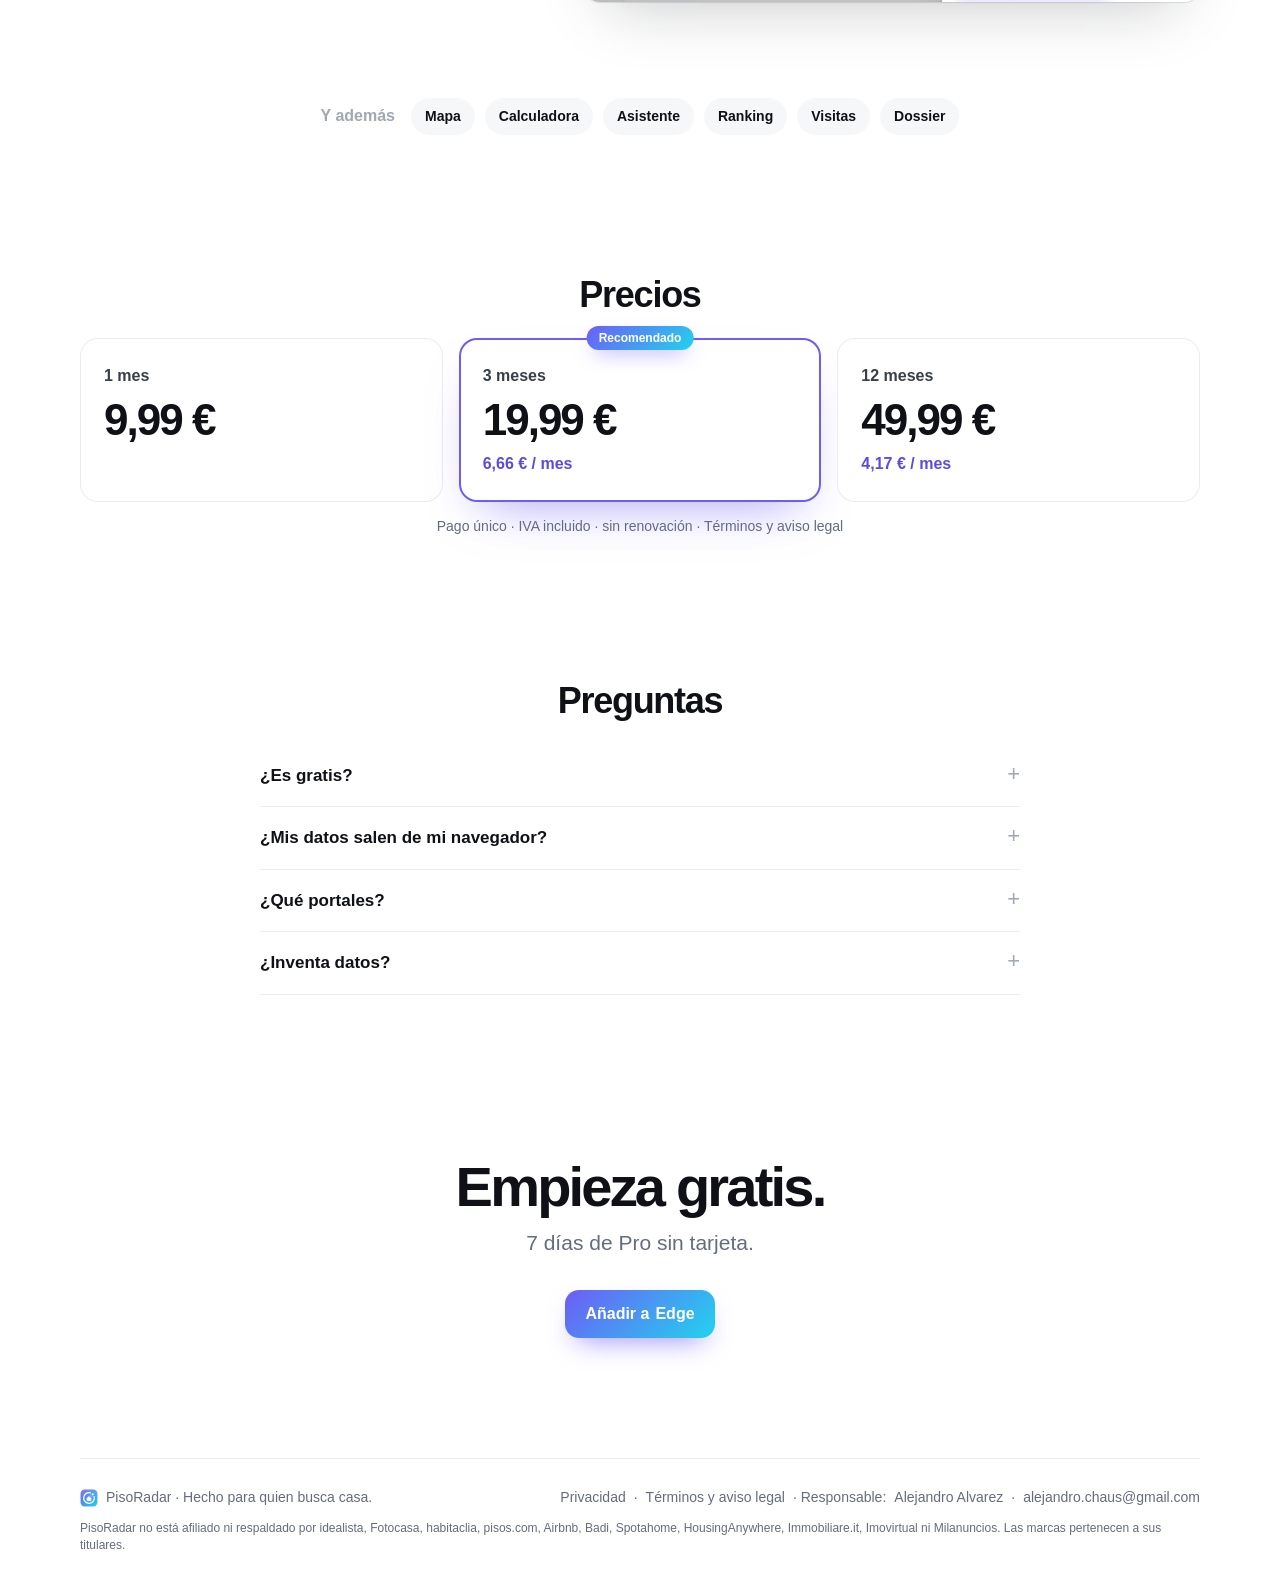
==== commit 078d9d3e: "Add files via upload" ====
--- a/index.html
+++ b/index.html
@@ -35,33 +35,31 @@
 <main>
 <section class="hero wrap">
   <h1>Busca piso con <em>radar</em>.</h1>
-  <p class="sub">Guarda pisos de cualquier portal. Compáralos en un clic. Decide sin sorpresas.</p>
+  <p class="sub">Guarda, compara y decide. Todo en un sitio.</p>
   <div class="stores"><a class="store store-edge" data-store="edge" href="https://microsoftedge.microsoft.com/addons/detail/faodnlojnknncdpicndgdkpddcffmjge" rel="noopener">Añadir a <b>Edge</b></a><a class="store store-chrome" data-store="chrome" href="#" rel="noopener" hidden>Añadir a <b>Chrome</b></a><a class="store store-firefox" data-store="firefox" href="#" rel="noopener" hidden>Añadir a <b>Firefox</b></a></div>
   <p class="free">Gratis: hasta 15 pisos guardados · 7 días de Pro sin tarjeta</p>
+  <figure class="shot hero-shot"><picture><source srcset="img/table-dark.webp" media="(prefers-color-scheme: dark)"><img src="img/table.webp" width="1280" height="800" alt="Tabla comparativa de pisos"></picture></figure>
+  <p class="works">Funciona en</p>
   <div class="portals"><span class="pp"><span class="p" style="background:#D9EE3B;color:#1D2410">i</span>idealista</span><span class="pp"><span class="p" style="background:#2E5BF0;color:#fff">f</span>Fotocasa</span><span class="pp"><span class="p" style="background:#F06A2B;color:#fff">h</span>habitaclia</span><span class="pp"><span class="p" style="background:#13A86B;color:#fff">p</span>pisos.com</span><span class="pp"><span class="p" style="background:#FF385C;color:#fff">a</span>Airbnb</span><span class="pp"><span class="p" style="background:#1BC5A0;color:#08291F">b</span>Badi</span><span class="pp"><span class="p" style="background:#F05A4B;color:#fff">s</span>Spotahome</span><span class="pp"><span class="p" style="background:#FF4F3A;color:#fff">ha</span>HousingAnywhere</span><span class="pp"><span class="p" style="background:#2F5DE0;color:#fff">im</span>Immobiliare.it</span><span class="pp"><span class="p" style="background:#00A383;color:#fff">iv</span>Imovirtual</span><span class="pp"><span class="p" style="background:#F26722;color:#fff">m</span>Milanuncios</span></div>
-  <figure class="shot hero-shot"><picture><source srcset="img/table-dark.webp" media="(prefers-color-scheme: dark)"><img src="img/table.webp" width="1280" height="800" alt="Tabla comparativa de pisos"></picture></figure>
 </section>
-<section class="trio wrap"><div class="tile"><span class="n">1</span><span class="ib"><svg width="22" height="22" viewBox="0 0 24 24" fill="none" stroke="currentColor" stroke-width="1.75" stroke-linecap="round" stroke-linejoin="round" aria-hidden="true"><path d="M19 14c1.49-1.46 3-3.21 3-5.5A5.5 5.5 0 0 0 16.5 3c-1.76 0-3 .5-4.5 2-1.5-1.5-2.74-2-4.5-2A5.5 5.5 0 0 0 2 8.5c0 2.3 1.5 4.05 3 5.5l7 7Z"/></svg></span><h2>Guarda</h2><p>Un clic en 11 portales (idealista, Fotocasa, Airbnb, Badi…) o cualquier web.</p></div><div class="tile"><span class="n">2</span><span class="ib"><svg width="22" height="22" viewBox="0 0 24 24" fill="none" stroke="currentColor" stroke-width="1.75" stroke-linecap="round" stroke-linejoin="round" aria-hidden="true"><rect x="3" y="3" width="18" height="18" rx="2"/><path d="M12 3v18"/></svg></span><h2>Compara</h2><p>Todo en una tabla: precio, €/m², planta, extras.</p></div><div class="tile"><span class="n">3</span><span class="ib"><svg width="22" height="22" viewBox="0 0 24 24" fill="none" stroke="currentColor" stroke-width="1.75" stroke-linecap="round" stroke-linejoin="round" aria-hidden="true"><path d="M20 13c0 5-3.5 7.5-7.66 8.95a1 1 0 0 1-.67-.01C7.5 20.5 4 18 4 13V6a1 1 0 0 1 1-1c2 0 4.5-1.2 6.24-2.72a1.17 1.17 0 0 1 1.52 0C14.51 3.81 17 5 19 5a1 1 0 0 1 1 1z"/><path d="m9 12 2 2 4-4"/></svg></span><h2>Decide</h2><p>Señales de alerta, precio justo y coste real.</p></div></section>
-<section class="pro wrap">
-  <h2 class="eyebrow"><svg width="14" height="14" viewBox="0 0 24 24" fill="none" stroke="currentColor" stroke-width="1.75" stroke-linecap="round" stroke-linejoin="round" aria-hidden="true"><rect x="4" y="11" width="16" height="10" rx="2"/><path d="M8 11V7a4 4 0 0 1 8 0v4"/></svg> Pro</h2>
-  <div class="feats"><div class="feat"><span class="ib"><svg width="18" height="18" viewBox="0 0 24 24" fill="none" stroke="currentColor" stroke-width="1.75" stroke-linecap="round" stroke-linejoin="round" aria-hidden="true"><path d="M20 13c0 5-3.5 7.5-7.66 8.95a1 1 0 0 1-.67-.01C7.5 20.5 4 18 4 13V6a1 1 0 0 1 1-1c2 0 4.5-1.2 6.24-2.72a1.17 1.17 0 0 1 1.52 0C14.51 3.81 17 5 19 5a1 1 0 0 1 1 1z"/><path d="m9 12 2 2 4-4"/></svg></span><div><b>Señales de alerta</b><span>con la frase exacta y la fuente</span></div></div><div class="feat"><span class="ib"><svg width="18" height="18" viewBox="0 0 24 24" fill="none" stroke="currentColor" stroke-width="1.75" stroke-linecap="round" stroke-linejoin="round" aria-hidden="true"><path d="m16 16 3-8 3 8c-.87.65-1.92 1-3 1s-2.13-.35-3-1ZM2 16l3-8 3 8c-.87.65-1.92 1-3 1s-2.13-.35-3-1ZM7 21h10M12 3v18M3 7h2c2 0 5-1 7-2 2 1 5 2 7 2h2"/></svg></span><div><b>Precio justo</b><span>−12 % vs zona</span></div></div><div class="feat"><span class="ib"><svg width="18" height="18" viewBox="0 0 24 24" fill="none" stroke="currentColor" stroke-width="1.75" stroke-linecap="round" stroke-linejoin="round" aria-hidden="true"><rect x="8" y="8" width="14" height="14" rx="2"/><path d="M4 16c-1.1 0-2-.9-2-2V4c0-1.1.9-2 2-2h10c1.1 0 2 .9 2 2"/></svg></span><div><b>Mismo piso en otros portales</b><span>y dónde es más barato</span></div></div><div class="feat"><span class="ib"><svg width="18" height="18" viewBox="0 0 24 24" fill="none" stroke="currentColor" stroke-width="1.75" stroke-linecap="round" stroke-linejoin="round" aria-hidden="true"><rect x="4" y="2" width="16" height="20" rx="2"/><path d="M8 6h8M16 14v4M8 10h.01M12 10h.01M16 10h.01M8 14h.01M12 14h.01M8 18h.01M12 18h.01"/></svg></span><div><b>Coste real</b><span>impuestos, notaría, cuota</span></div></div><div class="feat"><span class="ib"><svg width="18" height="18" viewBox="0 0 24 24" fill="none" stroke="currentColor" stroke-width="1.75" stroke-linecap="round" stroke-linejoin="round" aria-hidden="true"><path d="M14.1 6.3A2 2 0 0 0 15.9 6.3l3.7-1.8A1 1 0 0 1 21 5.4v12.4a1 1 0 0 1-.55.9l-4.55 2.3a2 2 0 0 1-1.8 0l-4.2-2.1a2 2 0 0 0-1.8 0l-3.7 1.8A1 1 0 0 1 3 19.8V7.4a1 1 0 0 1 .55-.9l4.55-2.3a2 2 0 0 1 1.8 0zM15 6v15M9 3v15"/></svg></span><div><b>Mapa y distancias</b><span>a tu trabajo, a pie</span></div></div><div class="feat"><span class="ib"><svg width="18" height="18" viewBox="0 0 24 24" fill="none" stroke="currentColor" stroke-width="1.75" stroke-linecap="round" stroke-linejoin="round" aria-hidden="true"><path d="M15 2H6a2 2 0 0 0-2 2v16a2 2 0 0 0 2 2h12a2 2 0 0 0 2-2V7Z"/><path d="M14 2v4a2 2 0 0 0 2 2h4M16 13H8M16 17H8"/></svg></span><div><b>Dossier PDF</b><span>para convencer al casero</span></div></div><div class="feat"><span class="ib"><svg width="18" height="18" viewBox="0 0 24 24" fill="none" stroke="currentColor" stroke-width="1.75" stroke-linecap="round" stroke-linejoin="round" aria-hidden="true"><path d="M7.9 20A9 9 0 1 0 4 16.1L2 22Z"/></svg></span><div><b>Asistente</b><span>pregunta lo que quieras</span></div></div><div class="feat"><span class="ib"><svg width="18" height="18" viewBox="0 0 24 24" fill="none" stroke="currentColor" stroke-width="1.75" stroke-linecap="round" stroke-linejoin="round" aria-hidden="true"><path d="M6 9H4.5a2.5 2.5 0 0 1 0-5H6M18 9h1.5a2.5 2.5 0 0 0 0-5H18M4 22h16M10 14.66V17c0 .55-.47.98-.97 1.21C7.85 18.75 7 20.24 7 22M14 14.66V17c0 .55.47.98.97 1.21C16.15 18.75 17 20.24 17 22M18 2H6v7a6 6 0 0 0 12 0Z"/></svg></span><div><b>Tu ranking</b><span>según lo que te importa</span></div></div></div>
-  <div class="gallery"><figure class="shot"><img src="img/insights.webp" width="1280" height="800" loading="lazy" alt="Señales de alerta y precio justo"></figure><figure class="shot"><img src="img/calc.webp" width="1280" height="800" loading="lazy" alt="Calculadora de gastos de compra"></figure><figure class="shot"><img src="img/map.webp" width="1280" height="800" loading="lazy" alt="Mapa con distancias"></figure><figure class="shot"><img src="img/assistant.webp" width="1280" height="800" loading="lazy" alt="Asistente"></figure></div>
-</section>
+<section class="how wrap"><div><span class="ib"><svg width="22" height="22" viewBox="0 0 24 24" fill="none" stroke="currentColor" stroke-width="1.75" stroke-linecap="round" stroke-linejoin="round" aria-hidden="true"><path d="M19 14c1.49-1.46 3-3.21 3-5.5A5.5 5.5 0 0 0 16.5 3c-1.76 0-3 .5-4.5 2-1.5-1.5-2.74-2-4.5-2A5.5 5.5 0 0 0 2 8.5c0 2.3 1.5 4.05 3 5.5l7 7Z"/></svg></span><h2>Guarda</h2><p>Un clic en cualquier anuncio.</p></div><div><span class="ib"><svg width="22" height="22" viewBox="0 0 24 24" fill="none" stroke="currentColor" stroke-width="1.75" stroke-linecap="round" stroke-linejoin="round" aria-hidden="true"><rect x="3" y="3" width="18" height="18" rx="2"/><path d="M12 3v18"/></svg></span><h2>Compara</h2><p>Todo en una tabla.</p></div><div><span class="ib"><svg width="22" height="22" viewBox="0 0 24 24" fill="none" stroke="currentColor" stroke-width="1.75" stroke-linecap="round" stroke-linejoin="round" aria-hidden="true"><path d="M20 13c0 5-3.5 7.5-7.66 8.95a1 1 0 0 1-.67-.01C7.5 20.5 4 18 4 13V6a1 1 0 0 1 1-1c2 0 4.5-1.2 6.24-2.72a1.17 1.17 0 0 1 1.52 0C14.51 3.81 17 5 19 5a1 1 0 0 1 1 1z"/><path d="m9 12 2 2 4-4"/></svg></span><h2>Decide</h2><p>Sabes cuál te conviene.</p></div></section>
+<section class="row wrap"><div class="txt"><span class="kick"><svg width="13" height="13" viewBox="0 0 24 24" fill="none" stroke="currentColor" stroke-width="1.75" stroke-linecap="round" stroke-linejoin="round" aria-hidden="true"><rect x="4" y="11" width="16" height="10" rx="2"/><path d="M8 11V7a4 4 0 0 1 8 0v4"/></svg> Pro · Búsqueda inteligente</span><h2>Dilo con tus palabras.</h2><p>“Piso en Madrid hasta 900 € con terraza” y abrimos cada portal ya filtrado.</p></div><figure class="shot"><img src="img/search.webp" width="1600" height="1000" loading="lazy" alt="Búsqueda inteligente"></figure></section>
+<section class="row wrap flip"><div class="txt"><span class="kick"><svg width="13" height="13" viewBox="0 0 24 24" fill="none" stroke="currentColor" stroke-width="1.75" stroke-linecap="round" stroke-linejoin="round" aria-hidden="true"><rect x="4" y="11" width="16" height="10" rx="2"/><path d="M8 11V7a4 4 0 0 1 8 0v4"/></svg> Pro · Comparar</span><h2>Te dice cuál elegir.</h2><p>La mejor opción, por qué gana y cuánto pagas para entrar.</p></div><figure class="shot"><img src="img/compare.webp" width="1600" height="1000" loading="lazy" alt="Comparar"></figure></section>
+<section class="row wrap"><div class="txt"><span class="kick"><svg width="13" height="13" viewBox="0 0 24 24" fill="none" stroke="currentColor" stroke-width="1.75" stroke-linecap="round" stroke-linejoin="round" aria-hidden="true"><rect x="4" y="11" width="16" height="10" rx="2"/><path d="M8 11V7a4 4 0 0 1 8 0v4"/></svg> Pro · Alertas</span><h2>Ni estafas ni sobreprecios.</h2><p>Señales de alerta con la frase exacta y si el precio es justo para la zona.</p></div><figure class="shot"><img src="img/insights.webp" width="1600" height="1000" loading="lazy" alt="Alertas"></figure></section>
+<section class="more wrap"><span>Y además</span><b>Mapa</b><b>Calculadora</b><b>Asistente</b><b>Ranking</b><b>Visitas</b><b>Dossier</b></section>
 <section class="pricing wrap" id="pricing">
   <h2 class="eyebrow">Precios</h2>
-  <div class="plans"><div class="plan"><span class="nm">1 mes</span><div class="pr"><b>9,99 €</b><span>pago único</span></div><span class="pm"></span></div><div class="plan featured"><span class="ribbon">Recomendado</span><span class="nm">3 meses</span><div class="pr"><b>19,99 €</b><span>pago único</span></div><span class="pm">6,66 € / mes</span></div><div class="plan"><span class="nm">12 meses</span><div class="pr"><b>49,99 €</b><span>pago único</span></div><span class="pm">4,17 € / mes</span></div></div>
-  <p class="free">Pago único, sin renovación automática. IVA incluido. Derecho de desistimiento de 14 días según las <a href="https://polar.sh/legal/checkout-buyer-terms" rel="noopener">condiciones de compra</a>. Al acabar la prueba vuelves a Gratis; no se cobra nada.</p>
-  <p class="free">Gratis: hasta 15 pisos guardados · 7 días de Pro sin tarjeta</p>
+  <div class="plans"><div class="plan"><span class="nm">1 mes</span><div class="pr"><b>9,99 €</b></div><span class="pm"></span></div><div class="plan featured"><span class="ribbon">Recomendado</span><span class="nm">3 meses</span><div class="pr"><b>19,99 €</b></div><span class="pm">6,66 € / mes</span></div><div class="plan"><span class="nm">12 meses</span><div class="pr"><b>49,99 €</b></div><span class="pm">4,17 € / mes</span></div></div>
+  <p class="free">Pago único · IVA incluido · sin renovación · <a href="terminos.html">Términos y aviso legal</a></p>
 </section>
-<section class="privacy wrap"><span class="ib"><svg width="22" height="22" viewBox="0 0 24 24" fill="none" stroke="currentColor" stroke-width="1.75" stroke-linecap="round" stroke-linejoin="round" aria-hidden="true"><path d="M20 13c0 5-3.5 7.5-7.66 8.95a1 1 0 0 1-.67-.01C7.5 20.5 4 18 4 13V6a1 1 0 0 1 1-1c2 0 4.5-1.2 6.24-2.72a1.17 1.17 0 0 1 1.52 0C14.51 3.81 17 5 19 5a1 1 0 0 1 1 1z"/><path d="m9 12 2 2 4-4"/></svg></span><div><b>Tus pisos y notas no salen de tu navegador.</b><span>Sin cuentas, sin rastreo.</span></div></section>
 <section class="faq wrap">
   <h2 class="eyebrow">Preguntas</h2>
-  <details><summary>¿Es gratis?</summary><p>Sí: guardar (hasta 15 pisos), comparar, notas y exportar son gratis para siempre. Pro añade pisos ilimitados, análisis y herramientas.</p></details>
-  <details><summary>¿Qué portales?</summary><p>idealista (España, Portugal, Italia), Fotocasa, habitaclia, pisos.com, Airbnb, Badi, Spotahome, HousingAnywhere, Immobiliare.it, Imovirtual y Milanuncios. Y cualquier web desde el icono.</p></details>
-  <details><summary>¿Inventa datos?</summary><p>Nunca. Solo muestra lo que dice el anuncio; impuestos y leyes con enlace oficial y fecha.</p></details>
-  <details><summary>¿Navegadores?</summary><p>Chrome, Edge y Firefox.</p></details>
+  <details><summary>¿Es gratis?</summary><p>Sí. Guardar hasta 15 pisos, comparar y exportar es gratis para siempre. Pro lo desbloquea todo.</p></details>
+  <details><summary>¿Mis datos salen de mi navegador?</summary><p>No. Sin cuentas ni rastreo: todo se queda en tu navegador.</p></details>
+  <details><summary>¿Qué portales?</summary><p>idealista, Fotocasa, habitaclia, pisos.com, Airbnb, Badi, Spotahome, HousingAnywhere, Immobiliare.it, Imovirtual y Milanuncios.</p></details>
+  <details><summary>¿Inventa datos?</summary><p>Nunca. Solo usa lo que dice el anuncio; leyes e impuestos con su fuente oficial.</p></details>
 </section>
-<section class="final wrap"><div class="stores"><a class="store store-edge" data-store="edge" href="https://microsoftedge.microsoft.com/addons/detail/faodnlojnknncdpicndgdkpddcffmjge" rel="noopener">Añadir a <b>Edge</b></a><a class="store store-chrome" data-store="chrome" href="#" rel="noopener" hidden>Añadir a <b>Chrome</b></a><a class="store store-firefox" data-store="firefox" href="#" rel="noopener" hidden>Añadir a <b>Firefox</b></a></div></section>
+<section class="final wrap"><h2>Empieza gratis.</h2><p class="sub">7 días de Pro sin tarjeta.</p><div class="stores"><a class="store store-edge" data-store="edge" href="https://microsoftedge.microsoft.com/addons/detail/faodnlojnknncdpicndgdkpddcffmjge" rel="noopener">Añadir a <b>Edge</b></a><a class="store store-chrome" data-store="chrome" href="#" rel="noopener" hidden>Añadir a <b>Chrome</b></a><a class="store store-firefox" data-store="firefox" href="#" rel="noopener" hidden>Añadir a <b>Firefox</b></a></div></section>
 </main>
 <footer class="wrap foot"><span><img src="img/logo.svg" width="18" height="18" alt=""> PisoRadar · Hecho para quien busca casa.</span><span class="foot-links"><a href="privacidad.html">Privacidad</a> · <a href="terminos.html">Términos y aviso legal</a> · Responsable: <span data-owner>Alejandro Alvarez</span> · <a data-mail href="mailto:alejandro.chaus@gmail.com">alejandro.chaus@gmail.com</a></span><small class="noaff">PisoRadar no está afiliado ni respaldado por idealista, Fotocasa, habitaclia, pisos.com, Airbnb, Badi, Spotahome, HousingAnywhere, Immobiliare.it, Imovirtual ni Milanuncios. Las marcas pertenecen a sus titulares.</small></footer>
 <script>
@@ -70,7 +68,7 @@
   if (/^[^\s@'"<>]+@[^\s@'"<>]+\.[a-z]{2,}$/i.test(c.contactEmail || '')) document.querySelectorAll('a[data-mail]').forEach((a) => { a.href = 'mailto:' + c.contactEmail; a.textContent = c.contactEmail; });
   document.querySelectorAll('a[data-store]').forEach((a) => {
     const u = (c.stores || {})[a.dataset.store];
-    const ok = /^https:///.test(u || '') && !/PEGA_AQUI|_ITEM_ID/.test(u);
+    const ok = u && u.indexOf('https://') === 0 && !/PEGA_AQUI|_ITEM_ID/.test(u);
     if (ok) a.href = u;
     a.hidden = !ok;
   });
--- a/style.css
+++ b/style.css
@@ -35,6 +35,7 @@
 h1 em { font-style: normal; background: var(--grad); -webkit-background-clip: text; background-clip: text; color: transparent; }
 .sub { margin: 20px auto 0; max-width: 34ch; font-size: clamp(17px, 2.2vw, 21px); color: var(--muted); }
 .stores { display: flex; flex-wrap: wrap; justify-content: center; gap: 10px; margin-top: 32px; }
+[hidden] { display: none !important; }
 .store { display: inline-flex; align-items: center; gap: 6px; height: 48px; padding: 0 20px; border-radius: 14px; font-weight: 550; box-shadow: inset 0 0 0 1px var(--line), 0 1px 2px rgba(0, 0, 0, .05); background: var(--card); transition: transform .15s, box-shadow .15s; }
 .store:hover { transform: translateY(-1px); box-shadow: inset 0 0 0 1px var(--accent), 0 8px 20px -10px rgba(109, 93, 246, .5); }
 .store-chrome { background: var(--grad); color: #fff; box-shadow: 0 12px 28px -12px rgba(109, 93, 246, .8); }
@@ -98,3 +99,40 @@
 .legal h1 { font-size: 26px; margin: 0 0 8px; }
 .legal code { font-size: .9em; }
 .foot .noaff { flex-basis: 100%; font-size: 12px; color: var(--muted, #6b7280); line-height: 1.4; }
+
+/* v2.2 layout: more air, fewer words */
+.hero { padding-top: 80px; }
+.hero .sub { max-width: 30ch; }
+.hero-shot { margin-top: 56px; }
+.works { margin: 56px 0 14px; font-size: 13px; font-weight: 600; letter-spacing: .06em; text-transform: uppercase; color: var(--faint); }
+.hero .portals { margin-top: 0; opacity: .8; filter: saturate(.6); }
+.how { display: grid; grid-template-columns: repeat(3, 1fr); gap: 40px; padding: 120px 0 40px; text-align: center; }
+.how .ib { margin: 0 auto; }
+.how h2 { margin: 18px 0 6px; font: 750 24px/1.2 var(--display); letter-spacing: -.03em; }
+.how p { margin: 0; color: var(--muted); }
+.row { display: grid; grid-template-columns: 5fr 7fr; gap: 64px; align-items: center; padding: 120px 0 0; }
+.row.flip .txt { order: 2; }
+.row .kick { display: inline-flex; align-items: center; gap: 6px; font-size: 13px; font-weight: 700; color: var(--accent-ink); }
+.row h2 { margin: 12px 0 14px; font: 800 clamp(30px, 4vw, 44px)/1.05 var(--display); letter-spacing: -.045em; text-wrap: balance; }
+.row p { margin: 0; font-size: 18px; color: var(--muted); max-width: 32ch; }
+.row .shot img { width: 100%; aspect-ratio: 16 / 10; object-fit: cover; object-position: top left; }
+.more { display: flex; flex-wrap: wrap; align-items: center; justify-content: center; gap: 10px; padding: 96px 0 0; }
+.more span { color: var(--faint); font-weight: 600; margin-right: 6px; }
+.more b { padding: 8px 14px; border-radius: 999px; background: var(--surface); font-weight: 600; font-size: 14px; }
+.pricing { padding-top: 140px; }
+.pricing .eyebrow, .faq .eyebrow { justify-content: center; }
+.plan .pr b { font-size: 44px; }
+.faq { padding-top: 120px; }
+.final { padding: 140px 0 120px; text-align: center; }
+.final h2 { margin: 0; font: 800 clamp(36px, 5vw, 56px)/1 var(--display); letter-spacing: -.05em; }
+.final .sub { margin-top: 12px; }
+@media (max-width: 860px) {
+  .how { grid-template-columns: 1fr; gap: 32px; padding-top: 80px; }
+  .row { grid-template-columns: 1fr; gap: 28px; padding-top: 80px; }
+  .row.flip .txt { order: 0; }
+}
+.row.flip { grid-template-columns: 7fr 5fr; }
+@media (max-width: 860px) { .row.flip { grid-template-columns: 1fr; } }
+.hero .sub { max-width: 38ch; }
+/* while Chrome is not published, Edge is the main button */
+.stores:not(:has(.store-chrome:not([hidden]))) .store-edge { background: var(--grad); color: #fff; box-shadow: 0 12px 28px -12px rgba(109, 93, 246, .8); }
